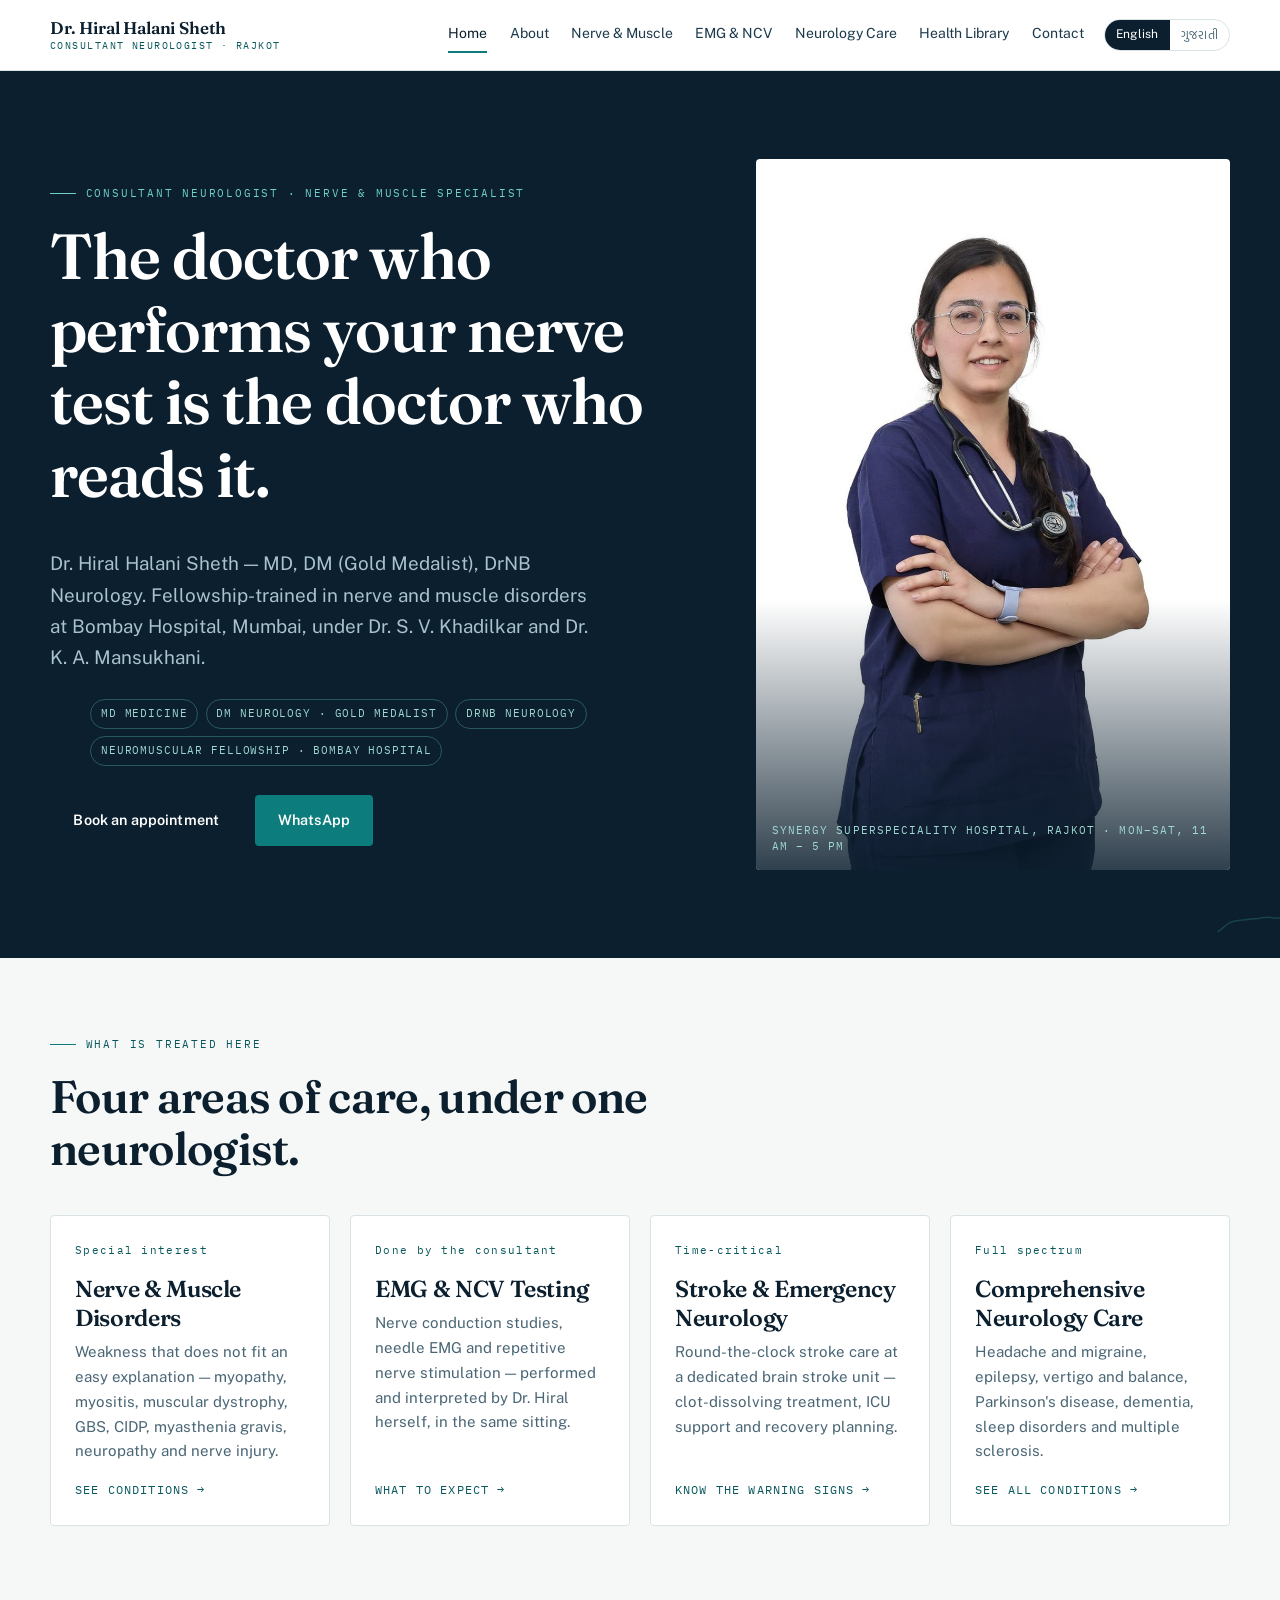
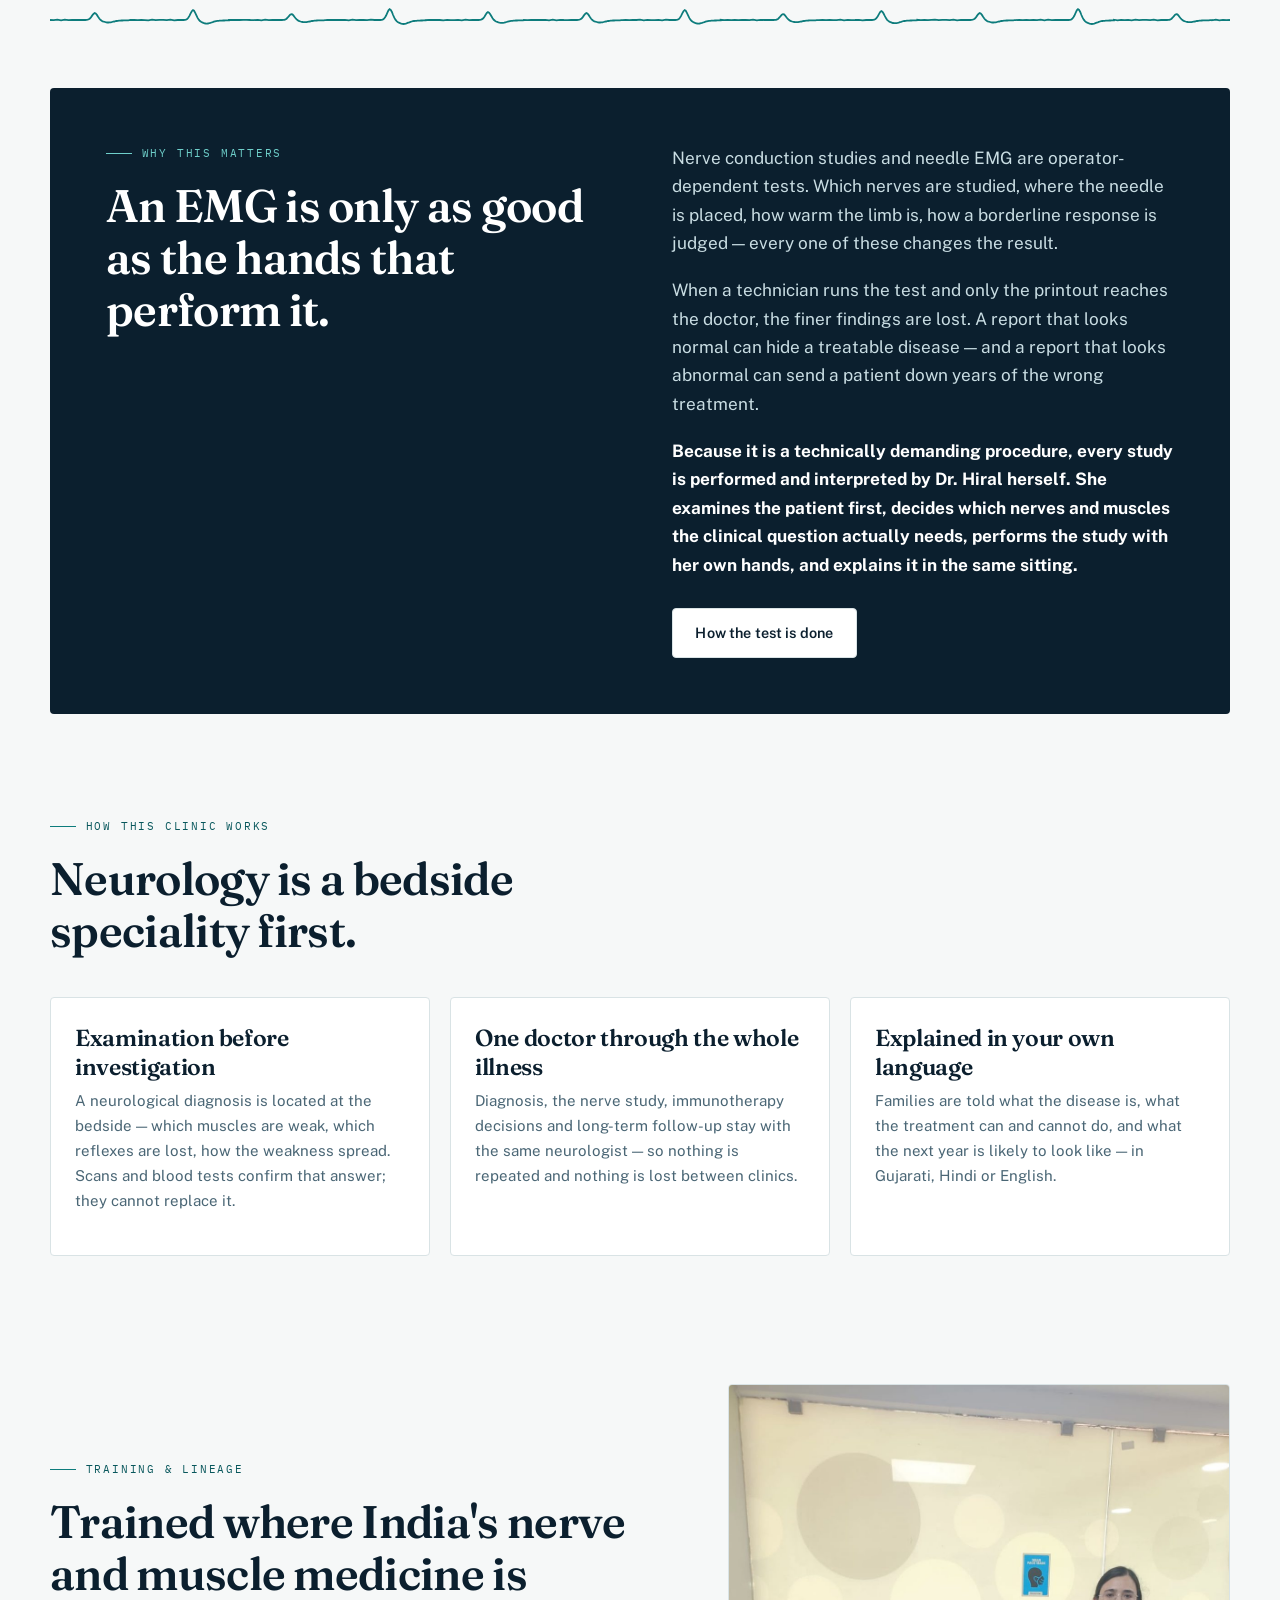
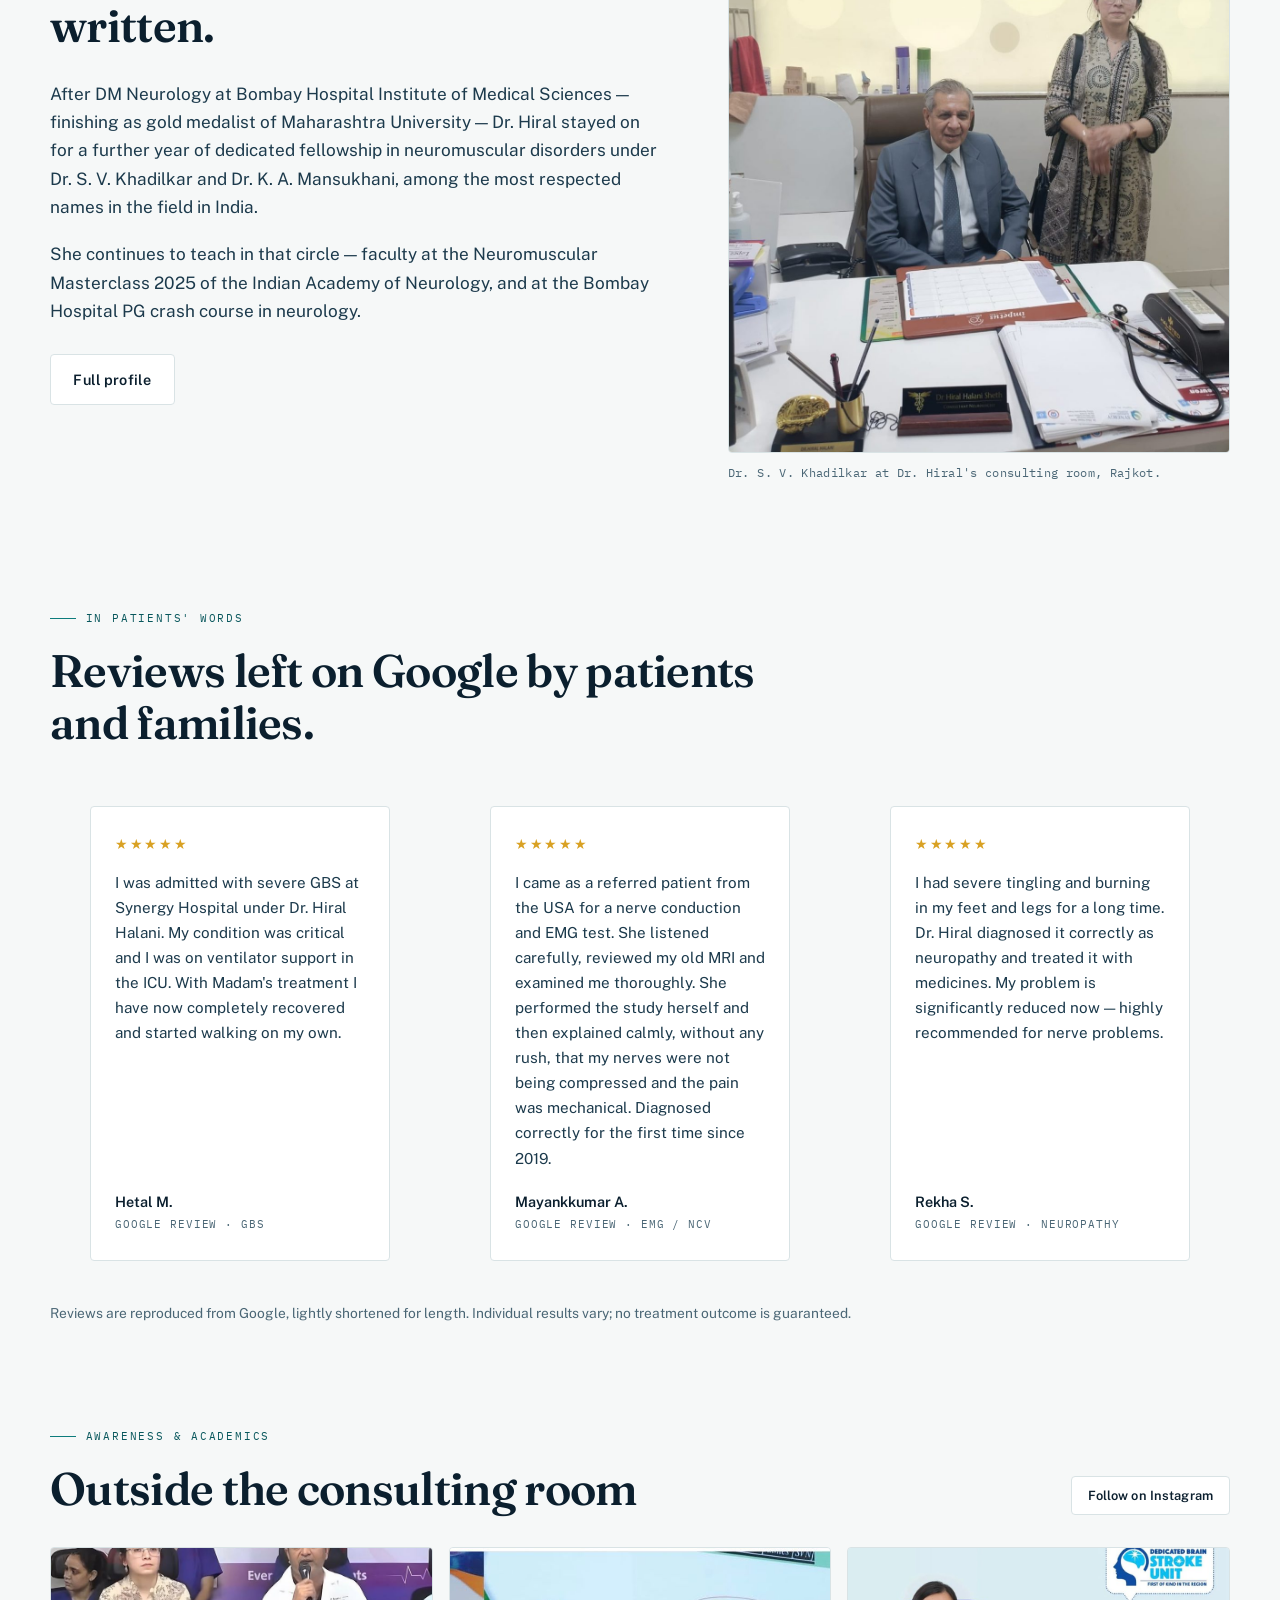
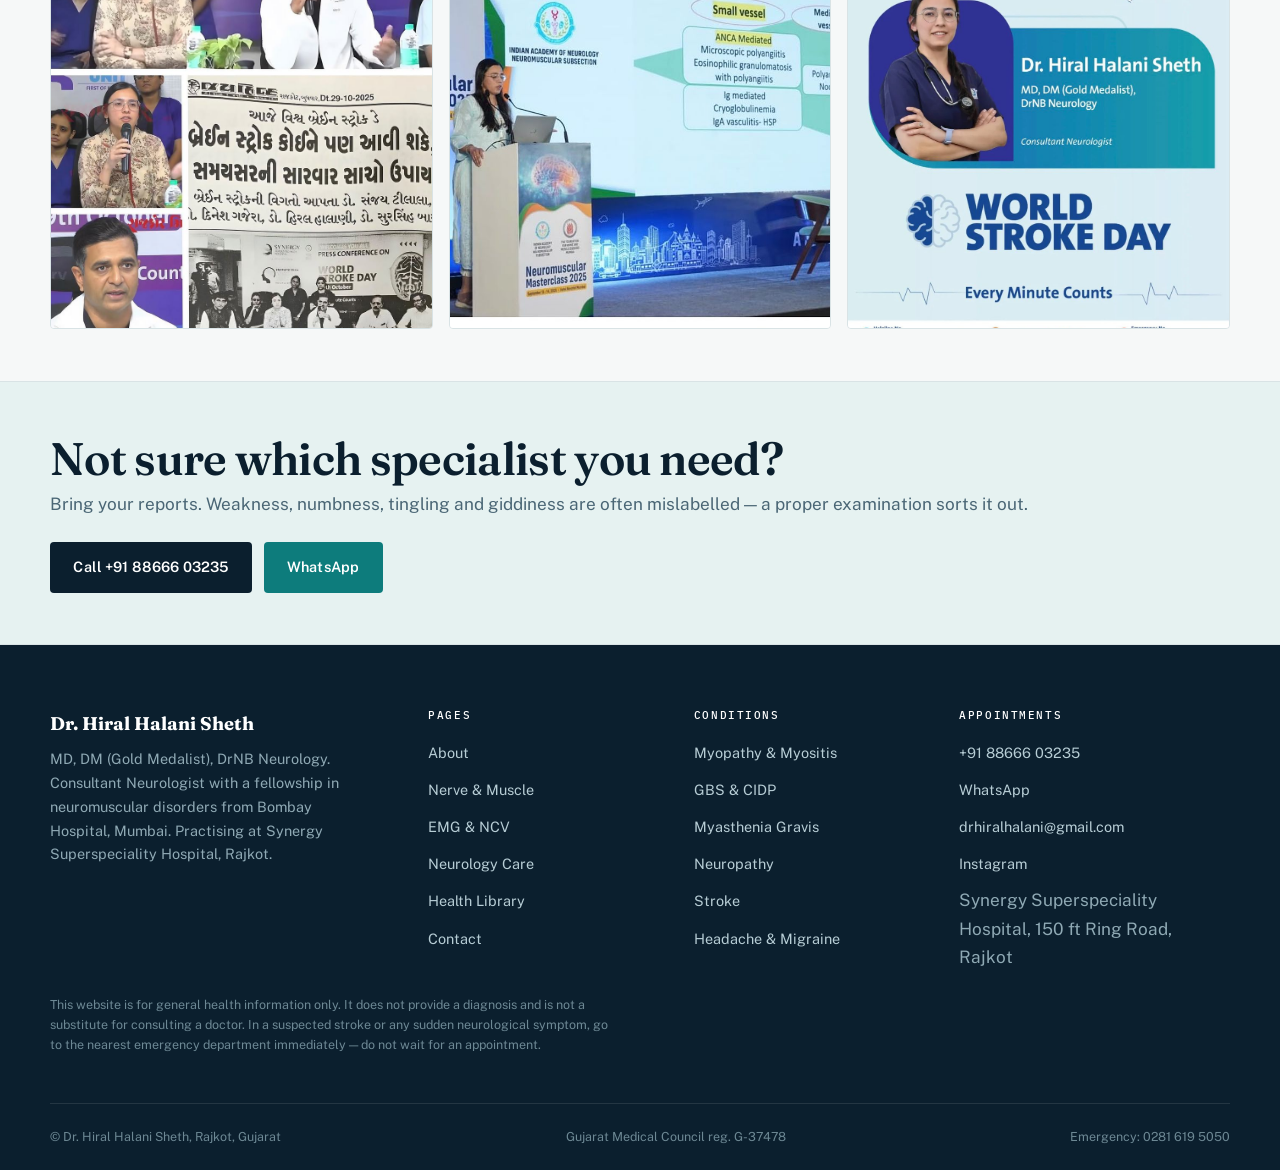
==== index.html @ eb32bdcb "Full site with correct asset paths" ====
<!DOCTYPE html>
<html lang="en">
<head>
<meta charset="utf-8">
<meta name="viewport" content="width=device-width, initial-scale=1">
<title>Dr. Hiral Halani Sheth — Consultant Neurologist, Rajkot | Nerve & Muscle Disorders, EMG & NCV</title>
<meta name="description" content="Dr. Hiral Halani Sheth, MD, DM (Gold Medalist), DrNB Neurology — Consultant Neurologist in Rajkot with fellowship training in neuromuscular disorders from Bombay Hospital, Mumbai. EMG and NCV performed personally. Stroke, epilepsy, headache, Parkinson's and dementia care at Synergy Superspeciality Hospital.">
<link rel="canonical" href="https://drhiralhalani.com/index.html">
<meta property="og:title" content="Dr. Hiral Halani Sheth — Consultant Neurologist, Rajkot | Nerve & Muscle Disorders, EMG & NCV">
<meta property="og:description" content="Dr. Hiral Halani Sheth, MD, DM (Gold Medalist), DrNB Neurology — Consultant Neurologist in Rajkot with fellowship training in neuromuscular disorders from Bombay Hospital, Mumbai. EMG and NCV performed personally. Stroke, epilepsy, headache, Parkinson's and dementia care at Synergy Superspeciality Hospital.">
<meta property="og:type" content="website">
<meta property="og:url" content="https://drhiralhalani.com/index.html">
<meta property="og:image" content="https://drhiralhalani.com/assets/img/dr-hiral-hero.jpg">
<meta name="theme-color" content="#0B1F2E">
<link rel="icon" href="assets/img/favicon.svg" type="image/svg+xml">
<link rel="preconnect" href="https://fonts.googleapis.com">
<link rel="preconnect" href="https://fonts.gstatic.com" crossorigin>
<link href="https://fonts.googleapis.com/css2?family=Fraunces:opsz,wght@9..144,500;9..144,600&family=Public+Sans:wght@400;500;600&family=Hind+Vadodara:wght@400;500;600&family=IBM+Plex+Mono:wght@400;500&display=swap" rel="stylesheet">
<link rel="stylesheet" href="assets/css/style.css">

<script type="application/ld+json">
{
  "@context": "https://schema.org",
  "@type": "Physician",
  "name": "Dr. Hiral Halani Sheth",
  "alternateName": "ડૉ. હિરલ હાલાણી શેઠ",
  "medicalSpecialty": "Neurology",
  "url": "https://drhiralhalani.com/",
  "image": "https://drhiralhalani.com/assets/img/dr-hiral-hero.jpg",
  "telephone": "+91-88666-03235",
  "email": "drhiralhalani@gmail.com",
  "description": "Consultant Neurologist in Rajkot with fellowship training in neuromuscular disorders from Bombay Hospital, Mumbai. EMG and nerve conduction studies performed personally.",
  "address": {
    "@type": "PostalAddress",
    "streetAddress": "Synergy Superspeciality Hospital, 150 ft Ring Road, Opp. Gokul Mathura Apartments, Ayodhya Chowk",
    "addressLocality": "Rajkot",
    "addressRegion": "Gujarat",
    "postalCode": "360005",
    "addressCountry": "IN"
  },
  "openingHoursSpecification": [
    {
      "@type": "OpeningHoursSpecification",
      "dayOfWeek": [
        "Monday",
        "Tuesday",
        "Wednesday",
        "Thursday",
        "Friday",
        "Saturday"
      ],
      "opens": "11:00",
      "closes": "17:00"
    }
  ],
  "sameAs": [
    "https://www.instagram.com/dr.hiralhalanisheth/"
  ],
  "availableService": [
    {
      "@type": "MedicalTest",
      "name": "Nerve conduction study (NCV)"
    },
    {
      "@type": "MedicalTest",
      "name": "Needle electromyography (EMG)"
    },
    {
      "@type": "MedicalTest",
      "name": "Repetitive nerve stimulation"
    },
    {
      "@type": "MedicalTest",
      "name": "Electroencephalography (EEG)"
    }
  ]
}
</script>
</head>
<body>
<a class="skip" href="#main" style="position:absolute;left:-9999px">Skip to content</a>
<header class="site-header">
  <div class="wrap header-in">
    <a class="brand" href="index.html">
      <strong>Dr. Hiral Halani Sheth</strong>
      <span data-en="Consultant Neurologist · Rajkot" data-gu="કન્સલ્ટન્ટ ન્યુરોલોજિસ્ટ · રાજકોટ">Consultant Neurologist · Rajkot</span>
    </a>
    <nav class="nav" id="nav">
        <a href="index.html" aria-current="page" data-en="Home" data-gu="મુખ્ય પૃષ્ઠ">Home</a>
        <a href="about.html" data-en="About" data-gu="પરિચય">About</a>
        <a href="nerve-muscle.html" data-en="Nerve & Muscle" data-gu="ચેતા અને સ્નાયુ">Nerve & Muscle</a>
        <a href="emg-ncv.html" data-en="EMG & NCV" data-gu="EMG – NCV">EMG & NCV</a>
        <a href="neurology-care.html" data-en="Neurology Care" data-gu="ન્યુરોલોજી સારવાર">Neurology Care</a>
        <a href="health-library.html" data-en="Health Library" data-gu="આરોગ્ય માહિતી">Health Library</a>
        <a href="contact.html" data-en="Contact" data-gu="સંપર્ક">Contact</a>
    </nav>
    <div class="lang-switch" role="group" aria-label="Language">
      <button type="button" data-lang="en" aria-pressed="true">English</button>
      <button type="button" data-lang="gu" aria-pressed="false">ગુજરાતી</button>
    </div>
    <button class="nav-toggle" type="button" aria-label="Menu" aria-expanded="false" aria-controls="nav">
      <span></span><span></span><span></span>
    </button>
  </div>
</header>
<main id="main">
<section class="hero">
  <div class="wrap hero-grid">
    <div>
      <p class="eyebrow" data-en="Consultant Neurologist · Nerve &amp; Muscle Specialist" data-gu="કન્સલ્ટન્ટ ન્યુરોલોજિસ્ટ · ચેતા અને સ્નાયુના રોગોના નિષ્ણાત">Consultant Neurologist · Nerve &amp; Muscle Specialist</p>
      <h1 data-en="The doctor who performs your nerve test is the doctor who reads it." data-gu="તમારી ચેતાની તપાસ કરનાર ડૉક્ટર જ તેનું અર્થઘટન કરે છે.">The doctor who performs your nerve test is the doctor who reads it.</h1>
      <p class="hero-lede" data-en="Dr. Hiral Halani Sheth — MD, DM (Gold Medalist), DrNB Neurology. Fellowship-trained in nerve and muscle disorders at Bombay Hospital, Mumbai, under Dr. S. V. Khadilkar and Dr. K. A. Mansukhani." data-gu="ડૉ. હિરલ હાલાણી શેઠ — MD, DM (ગોલ્ડ મેડલિસ્ટ), DrNB ન્યુરોલોજી. મુંબઈની બોમ્બે હોસ્પિટલમાં ડૉ. એસ. વી. ખડિલકર અને ડૉ. કે. એ. મનસુખાણી પાસે ચેતા અને સ્નાયુના રોગોની વિશેષ તાલીમ.">Dr. Hiral Halani Sheth</p>
      <ul class="hero-creds">
        <li data-en="MD Medicine" data-gu="MD મેડિસિન">MD Medicine</li>
        <li data-en="DM Neurology · Gold Medalist" data-gu="DM ન્યુરોલોજી · ગોલ્ડ મેડલિસ્ટ">DM Neurology · Gold Medalist</li>
        <li data-en="DrNB Neurology" data-gu="DrNB ન્યુરોલોજી">DrNB Neurology</li>
        <li data-en="Neuromuscular Fellowship · Bombay Hospital" data-gu="ન્યુરોમસ્ક્યુલર ફેલોશિપ · બોમ્બે હોસ્પિટલ">Neuromuscular Fellowship · Bombay Hospital</li>
      </ul>
      <div class="btn-row">
        <a class="btn btn-primary" href="tel:+918866603235" data-en="Book an appointment" data-gu="એપોઇન્ટમેન્ટ લો">Book an appointment</a>
        <a class="btn btn-wa" href="https://wa.me/918866603235" data-en="WhatsApp" data-gu="વૉટ્સએપ">WhatsApp</a>
      </div>
    </div>
    <figure class="hero-figure">
      <img src="assets/img/dr-hiral-hero.jpg" width="900" height="1350" alt="Dr. Hiral Halani Sheth, Consultant Neurologist, Rajkot" fetchpriority="high">
      <figcaption class="hero-tag" data-en="Synergy Superspeciality Hospital, Rajkot · Mon–Sat, 11 AM – 5 PM" data-gu="સિનર્જી સુપરસ્પેશ્યાલિટી હોસ્પિટલ, રાજકોટ · સોમ–શનિ, બપોરે 11 થી સાંજે 5">Synergy Superspeciality Hospital, Rajkot</figcaption>
    </figure>
  </div>
  <svg class="trace-bg" data-trace="hero" viewBox="0 0 1200 180" preserveAspectRatio="none" aria-hidden="true"><path d=""></path></svg>
</section>
<section>
  <div class="wrap">
    <p class="eyebrow reveal" data-en="What is treated here" data-gu="અહીં શેની સારવાર થાય છે">What is treated here</p>
    <h2 class="reveal" style="max-width:20ch" data-en="Four areas of care, under one neurologist." data-gu="ચાર ક્ષેત્રો, એક જ ન્યુરોલોજિસ્ટ પાસે.">Four areas of care, under one neurologist.</h2>
    <div class="grid g4 reveal" style="margin-top:2.5rem">

      <a class="card" href="nerve-muscle.html">
        <span class="num" data-en="Special interest" data-gu="વિશેષ રસનું ક્ષેત્ર">Special interest</span>
        <h3 data-en="Nerve &amp; Muscle Disorders" data-gu="ચેતા અને સ્નાયુના રોગો">Nerve &amp; Muscle Disorders</h3>
        <p data-en="Weakness that does not fit an easy explanation — myopathy, myositis, muscular dystrophy, GBS, CIDP, myasthenia gravis, neuropathy and nerve injury." data-gu="એવી નબળાઈ જેનું સહેલું કારણ ન મળે — માયોપથી, માયોસાઇટિસ, મસ્ક્યુલર ડિસ્ટ્રોફી, GBS, CIDP, માયસ્થેનિયા ગ્રેવિસ, ન્યુરોપથી અને ચેતાની ઈજા.">Weakness that does not fit an easy explanation.</p>
        <span class="go" data-en="See conditions →" data-gu="રોગો જુઓ →">See conditions →</span>
      </a>

      <a class="card" href="emg-ncv.html">
        <span class="num" data-en="Done by the consultant" data-gu="ડૉક્ટર પોતે કરે છે">Done by the consultant</span>
        <h3 data-en="EMG &amp; NCV Testing" data-gu="EMG અને NCV તપાસ">EMG &amp; NCV Testing</h3>
        <p data-en="Nerve conduction studies, needle EMG and repetitive nerve stimulation — performed and interpreted by Dr. Hiral herself, in the same sitting." data-gu="નર્વ કન્ડક્શન સ્ટડી, નીડલ EMG અને રિપિટિટિવ નર્વ સ્ટિમ્યુલેશન — ડૉ. હિરલ પોતે કરે છે અને એ જ બેઠકમાં તેનું અર્થઘટન કરે છે.">Nerve conduction studies and needle EMG.</p>
        <span class="go" data-en="What to expect →" data-gu="તપાસ કેવી રીતે થાય →">What to expect →</span>
      </a>

      <a class="card" href="neurology-care.html#stroke">
        <span class="num" data-en="Time-critical" data-gu="સમય જ સારવાર છે">Time-critical</span>
        <h3 data-en="Stroke &amp; Emergency Neurology" data-gu="લકવો અને ઇમરજન્સી ન્યુરોલોજી">Stroke &amp; Emergency Neurology</h3>
        <p data-en="Round-the-clock stroke care at a dedicated brain stroke unit — clot-dissolving treatment, ICU support and recovery planning." data-gu="ડેડિકેટેડ બ્રેઇન સ્ટ્રોક યુનિટમાં ચોવીસ કલાક લકવાની સારવાર — લોહીનો ગઠ્ઠો ઓગાળતી સારવાર, ICU અને રિકવરી પ્લાન.">Round-the-clock stroke care.</p>
        <span class="go" data-en="Know the warning signs →" data-gu="ચેતવણીના ચિહ્નો જાણો →">Know the warning signs →</span>
      </a>

      <a class="card" href="neurology-care.html">
        <span class="num" data-en="Full spectrum" data-gu="સંપૂર્ણ સારવાર">Full spectrum</span>
        <h3 data-en="Comprehensive Neurology Care" data-gu="સંપૂર્ણ ન્યુરોલોજી સારવાર">Comprehensive Neurology Care</h3>
        <p data-en="Headache and migraine, epilepsy, vertigo and balance, Parkinson's disease, dementia, sleep disorders and multiple sclerosis." data-gu="માથાનો દુખાવો અને આધાશીશી, વાઈ, ચક્કર, પાર્કિન્સન્સ, ભૂલવાની બીમારી, ઊંઘના રોગો અને મલ્ટિપલ સ્ક્લેરોસિસ.">Headache, epilepsy, vertigo, Parkinson's and dementia.</p>
        <span class="go" data-en="See all conditions →" data-gu="બધા રોગો જુઓ →">See all conditions →</span>
      </a>

    </div>
  </div>
</section>
<div class="wrap"><svg class="trace-rule" data-trace="rule" viewBox="0 0 1200 34" preserveAspectRatio="none" aria-hidden="true"><path class="live" d=""></path></svg></div><section class="sec-tight">
  <div class="wrap">
    <div class="statement reveal">
      <div class="split" style="align-items:start">
        <div>
          <p class="eyebrow" data-en="Why this matters" data-gu="આ શા માટે મહત્વનું છે">Why this matters</p>
          <h2 data-en="An EMG is only as good as the hands that perform it." data-gu="EMG તપાસ એટલી જ સાચી, જેટલા હાથ કુશળ.">An EMG is only as good as the hands that perform it.</h2>
        </div>
        <div>
          <p data-en="Nerve conduction studies and needle EMG are operator-dependent tests. Which nerves are studied, where the needle is placed, how warm the limb is, how a borderline response is judged — every one of these changes the result." data-gu="નર્વ કન્ડક્શન સ્ટડી અને નીડલ EMG એવી તપાસ છે જેનું પરિણામ તપાસ કરનાર પર આધાર રાખે છે. કઈ ચેતાની તપાસ કરવી, સોય ક્યાં મૂકવી, હાથ-પગનું તાપમાન કેટલું છે, અને શંકાસ્પદ પરિણામનું અર્થઘટન કેમ કરવું — આ દરેક બાબત જવાબ બદલી નાખે છે.">Nerve conduction studies and needle EMG are operator-dependent tests.</p>
          <p data-en="When a technician runs the test and only the printout reaches the doctor, the finer findings are lost. A report that looks normal can hide a treatable disease — and a report that looks abnormal can send a patient down years of the wrong treatment." data-gu="જ્યારે તપાસ ટેકનિશિયન કરે અને ડૉક્ટર સુધી ફક્ત પ્રિન્ટઆઉટ પહોંચે, ત્યારે ઝીણી પણ મહત્વની બાબતો છૂટી જાય છે. નોર્મલ દેખાતો રિપોર્ટ મટી શકે તેવા રોગને છુપાવી શકે — અને ખોટો રિપોર્ટ દર્દીને વર્ષો સુધી ખોટી સારવારમાં દોરી શકે.">When a technician runs the test and only the printout reaches the doctor, the finer findings are lost.</p>
          <p><strong data-en="Because it is a technically demanding procedure, every study is performed and interpreted by Dr. Hiral herself. She examines the patient first, decides which nerves and muscles the clinical question actually needs, performs the study with her own hands, and explains it in the same sitting." data-gu="આ તકનીકી રીતે ખૂબ કૌશલ્ય માંગતી તપાસ હોવાથી, દરેક તપાસ ડૉ. હિરલ પોતે કરે છે અને પોતે જ તેનું અર્થઘટન કરે છે. તેઓ પહેલાં દર્દીની તપાસ કરે છે, પછી નક્કી કરે છે કે કઈ ચેતા અને કયા સ્નાયુની તપાસ જરૂરી છે, પોતાના હાથે તપાસ કરે છે અને એ જ બેઠકમાં સમજાવે છે.">Dr. Hiral examines the patient first, performs the study herself, and explains it in the same sitting.</strong></p>
          <div class="btn-row">
            <a class="btn btn-ghost" href="emg-ncv.html" data-en="How the test is done" data-gu="તપાસ કેવી રીતે થાય છે">How the test is done</a>
          </div>
        </div>
      </div>
    </div>
  </div>
</section>
<section class="sec-tight">
  <div class="wrap">
    <p class="eyebrow reveal" data-en="How this clinic works" data-gu="અહીંની કાર્યપદ્ધતિ">How this clinic works</p>
    <h2 class="reveal" style="max-width:22ch" data-en="Neurology is a bedside speciality first." data-gu="ન્યુરોલોજી પહેલાં દર્દી પાસે બેસીને થતી તપાસ છે.">Neurology is a bedside speciality first.</h2>
    <div class="grid g3 reveal" style="margin-top:2.5rem">
      <div class="card">
        <h3 data-en="Examination before investigation" data-gu="તપાસ પહેલાં, રિપોર્ટ પછી">Examination before investigation</h3>
        <p data-en="A neurological diagnosis is located at the bedside — which muscles are weak, which reflexes are lost, how the weakness spread. Scans and blood tests confirm that answer; they cannot replace it." data-gu="ન્યુરોલોજીનું નિદાન દર્દીની શારીરિક તપાસમાંથી મળે છે — કયા સ્નાયુ નબળા છે, કઈ રિફ્લેક્સ ગઈ છે, નબળાઈ કઈ રીતે ફેલાઈ. રિપોર્ટ એ નિદાનને પુષ્ટિ આપે છે, તેની જગ્યા લેતા નથી.">A neurological diagnosis is located at the bedside.</p>
      </div>
      <div class="card">
        <h3 data-en="One doctor through the whole illness" data-gu="આખી બીમારીમાં એક જ ડૉક્ટર">One doctor through the whole illness</h3>
        <p data-en="Diagnosis, the nerve study, immunotherapy decisions and long-term follow-up stay with the same neurologist — so nothing is repeated and nothing is lost between clinics." data-gu="નિદાન, ચેતાની તપાસ, ઇમ્યુનોથેરાપીના નિર્ણય અને લાંબા ગાળાનું ફોલોઅપ — બધું એક જ ન્યુરોલોજિસ્ટ પાસે રહે છે, જેથી કંઈ બે વાર ન થાય અને કંઈ છૂટી ન જાય.">Diagnosis, testing, treatment and follow-up stay with the same neurologist.</p>
      </div>
      <div class="card">
        <h3 data-en="Explained in your own language" data-gu="તમારી ભાષામાં સમજાવેલું">Explained in your own language</h3>
        <p data-en="Families are told what the disease is, what the treatment can and cannot do, and what the next year is likely to look like — in Gujarati, Hindi or English." data-gu="રોગ શું છે, સારવારથી શું થશે અને શું નહીં થાય, અને આવતા વર્ષમાં શું અપેક્ષા રાખવી — આ બધું પરિવારને ગુજરાતી, હિન્દી કે અંગ્રેજીમાં સમજાવવામાં આવે છે.">Families are told what the disease is and what to expect.</p>
      </div>
    </div>
  </div>
</section>
<section>
  <div class="wrap split narrow-img reveal">
    <div>
      <p class="eyebrow" data-en="Training &amp; lineage" data-gu="તાલીમ અને ગુરુપરંપરા">Training &amp; lineage</p>
      <h2 data-en="Trained where India's nerve and muscle medicine is written." data-gu="ભારતમાં ચેતા અને સ્નાયુની દવા જ્યાં ઘડાય છે, ત્યાં તાલીમ.">Trained where India's nerve and muscle medicine is written.</h2>
      <p data-en="After DM Neurology at Bombay Hospital Institute of Medical Sciences — finishing as gold medalist of Maharashtra University — Dr. Hiral stayed on for a further year of dedicated fellowship in neuromuscular disorders under Dr. S. V. Khadilkar and Dr. K. A. Mansukhani, among the most respected names in the field in India." data-gu="બોમ્બે હોસ્પિટલ ઇન્સ્ટિટ્યૂટ ઓફ મેડિકલ સાયન્સિસમાં DM ન્યુરોલોજી પૂર્ણ કરી — મહારાષ્ટ્ર યુનિવર્સિટીના ગોલ્ડ મેડલિસ્ટ તરીકે — ડૉ. હિરલે ત્યાં જ વધુ એક વર્ષ ચેતા અને સ્નાયુના રોગોની ફેલોશિપ કરી, ડૉ. એસ. વી. ખડિલકર અને ડૉ. કે. એ. મનસુખાણી પાસે, જેઓ ભારતમાં આ ક્ષેત્રના સૌથી આદરણીય નામોમાં ગણાય છે.">After DM Neurology at Bombay Hospital, Dr. Hiral completed a further year of fellowship in neuromuscular disorders.</p>
      <p data-en="She continues to teach in that circle — faculty at the Neuromuscular Masterclass 2025 of the Indian Academy of Neurology, and at the Bombay Hospital PG crash course in neurology." data-gu="તેઓ આજે પણ એ જ વર્તુળમાં શીખવે છે — ઇન્ડિયન એકેડમી ઓફ ન્યુરોલોજીના ન્યુરોમસ્ક્યુલર માસ્ટરક્લાસ 2025માં અને બોમ્બે હોસ્પિટલના PG ક્રેશ કોર્સમાં ફેકલ્ટી તરીકે.">She continues to teach in that circle.</p>
      <div class="btn-row">
        <a class="btn btn-ghost" href="about.html" data-en="Full profile" data-gu="સંપૂર્ણ પરિચય">Full profile</a>
      </div>
    </div>
    <figure>
      <img src="assets/img/mentor-chamber.jpg" width="1100" height="1466" alt="Dr. S. V. Khadilkar visiting Dr. Hiral Halani Sheth's consulting room in Rajkot" loading="lazy">
      <figcaption data-en="Dr. S. V. Khadilkar at Dr. Hiral's consulting room, Rajkot." data-gu="ડૉ. એસ. વી. ખડિલકર, ડૉ. હિરલના રાજકોટ ખાતેના ચેમ્બરમાં.">Dr. S. V. Khadilkar at Dr. Hiral's consulting room, Rajkot.</figcaption>
    </figure>
  </div>
</section>
<section class="sec-tight">
  <div class="wrap">
    <p class="eyebrow reveal" data-en="In patients' words" data-gu="દર્દીઓના શબ્દોમાં">In patients' words</p>
    <h2 class="reveal" style="max-width:24ch" data-en="Reviews left on Google by patients and families." data-gu="દર્દીઓ અને પરિવારજનોએ ગૂગલ પર લખેલા અભિપ્રાય.">Reviews left on Google by patients and families.</h2>
    <div class="quotes reveal" style="margin-top:2.5rem">

      <blockquote class="quote">
        <div class="stars" aria-hidden="true">★★★★★</div>
        <p data-en="I was admitted with severe GBS at Synergy Hospital under Dr. Hiral Halani. My condition was critical and I was on ventilator support in the ICU. With Madam's treatment I have now completely recovered and started walking on my own." data-gu="ગંભીર GBS સાથે મને સિનર્જી હોસ્પિટલમાં ડૉ. હિરલ હાલાણી હેઠળ દાખલ કરવામાં આવ્યો. હાલત ખૂબ ગંભીર હતી, ICUમાં વેન્ટિલેટર પર હતો. મેડમની સારવારથી હું સંપૂર્ણ સાજો થયો અને જાતે ચાલવા લાગ્યો.">Review</p>
        <footer>
          <cite>Hetal M.</cite>
          <span class="src" data-en="Google review · GBS" data-gu="ગૂગલ રિવ્યુ · GBS">Google review</span>
        </footer>
      </blockquote>

      <blockquote class="quote">
        <div class="stars" aria-hidden="true">★★★★★</div>
        <p data-en="I came as a referred patient from the USA for a nerve conduction and EMG test. She listened carefully, reviewed my old MRI and examined me thoroughly. She performed the study herself and then explained calmly, without any rush, that my nerves were not being compressed and the pain was mechanical. Diagnosed correctly for the first time since 2019." data-gu="હું અમેરિકાથી રેફર થઈને નર્વ કન્ડક્શન અને EMG તપાસ માટે આવ્યો. તેમણે ધીરજથી બધું સાંભળ્યું, જૂનો MRI જોયો અને પૂરેપૂરી તપાસ કરી. તપાસ પોતે કરી અને પછી શાંતિથી, ઉતાવળ વગર સમજાવ્યું કે મારી ચેતા દબાયેલી નથી અને દુખાવો સ્નાયુ-હાડકાંનો છે. 2019 પછી પહેલી વાર સાચું નિદાન થયું.">Review</p>
        <footer>
          <cite>Mayankkumar A.</cite>
          <span class="src" data-en="Google review · EMG / NCV" data-gu="ગૂગલ રિવ્યુ · EMG / NCV">Google review</span>
        </footer>
      </blockquote>

      <blockquote class="quote">
        <div class="stars" aria-hidden="true">★★★★★</div>
        <p data-en="I had severe tingling and burning in my feet and legs for a long time. Dr. Hiral diagnosed it correctly as neuropathy and treated it with medicines. My problem is significantly reduced now — highly recommended for nerve problems." data-gu="લાંબા સમયથી પગમાં ખૂબ ઝણઝણાટી અને બળતરા થતી હતી. ડૉ. હિરલે તેનું સાચું નિદાન ન્યુરોપથી તરીકે કર્યું અને દવાથી સારવાર કરી. હવે તકલીફ ઘણી ઓછી થઈ ગઈ છે — ચેતાની તકલીફ માટે ખાસ ભલામણ.">Review</p>
        <footer>
          <cite>Rekha S.</cite>
          <span class="src" data-en="Google review · Neuropathy" data-gu="ગૂગલ રિવ્યુ · ન્યુરોપથી">Google review</span>
        </footer>
      </blockquote>

    </div>
    <p class="muted reveal" style="margin-top:1.5rem;font-size:.86rem" data-en="Reviews are reproduced from Google, lightly shortened for length. Individual results vary; no treatment outcome is guaranteed." data-gu="આ અભિપ્રાય ગૂગલ પરથી લેવાયા છે, લંબાઈ માટે થોડા ટૂંકાવ્યા છે. દરેક દર્દીનું પરિણામ અલગ હોઈ શકે; સારવારના પરિણામની ખાતરી આપી શકાય નહીં.">Reviews are reproduced from Google.</p>
  </div>
</section>
<section class="sec-tight">
  <div class="wrap">
    <div style="display:flex;flex-wrap:wrap;gap:1rem;align-items:end;justify-content:space-between;margin-bottom:2rem">
      <div>
        <p class="eyebrow" data-en="Awareness &amp; academics" data-gu="જનજાગૃતિ અને શિક્ષણ">Awareness &amp; academics</p>
        <h2 style="margin-bottom:0" data-en="Outside the consulting room" data-gu="ચેમ્બરની બહાર">Outside the consulting room</h2>
      </div>
      <a class="btn btn-ghost btn-sm" href="https://www.instagram.com/dr.hiralhalanisheth/?hl=en" target="_blank" rel="noopener" data-en="Follow on Instagram" data-gu="ઇન્સ્ટાગ્રામ પર જુઓ">Follow on Instagram</a>
    </div>
    <div class="ig-tiles reveal">
      <a class="ig-tile" href="https://www.instagram.com/dr.hiralhalanisheth/?hl=en" target="_blank" rel="noopener"><img src="assets/img/stroke-unit.jpg" alt="World Stroke Day awareness — Dedicated Brain Stroke Unit, Synergy Superspeciality Hospital, Rajkot" loading="lazy"></a>
      <a class="ig-tile" href="https://www.instagram.com/dr.hiralhalanisheth/?hl=en" target="_blank" rel="noopener"><img src="assets/img/masterclass-faculty.jpg" alt="Dr. Hiral Halani Sheth speaking at the Neuromuscular Masterclass 2025" loading="lazy"></a>
      <a class="ig-tile" href="https://www.instagram.com/dr.hiralhalanisheth/?hl=en" target="_blank" rel="noopener"><img src="assets/img/world-stroke-day.jpg" alt="World Stroke Day press conference coverage, Rajkot" loading="lazy"></a>
    </div>
  </div>
</section>
<section class="cta-band sec-tight">
  <div class="wrap">
    <div>
      <h2 data-en="Not sure which specialist you need?" data-gu="કયા નિષ્ણાત પાસે જવું તે નક્કી નથી થતું?">Not sure which specialist you need?</h2>
      <p class="muted" data-en="Bring your reports. Weakness, numbness, tingling and giddiness are often mislabelled — a proper examination sorts it out." data-gu="તમારા રિપોર્ટ સાથે આવો. નબળાઈ, ખાલી ચડવી, ઝણઝણાટી અને ચક્કર — આ ફરિયાદો ઘણીવાર ખોટા નિદાન સાથે વર્ષો ચાલે છે. યોગ્ય તપાસથી સાચું કારણ મળે છે.">Not sure which specialist you need?</p>
    </div>
    <div class="btn-row" style="margin-top:0">
      <a class="btn btn-primary" href="tel:+918866603235" data-en="Call +91 88666 03235" data-gu="કૉલ કરો +91 88666 03235">Call +91 88666 03235</a>
      <a class="btn btn-wa" href="https://wa.me/918866603235" data-en="WhatsApp" data-gu="વૉટ્સએપ">WhatsApp</a>
    </div>
  </div>
</section>
</main>
<footer class="site-footer">
  <div class="wrap">
    <div class="footer-grid">
      <div class="footer-brand">
        <strong>Dr. Hiral Halani Sheth</strong>
        <p data-en="MD, DM (Gold Medalist), DrNB Neurology. Consultant Neurologist with a fellowship in neuromuscular disorders from Bombay Hospital, Mumbai. Practising at Synergy Superspeciality Hospital, Rajkot." data-gu="MD, DM (ગોલ્ડ મેડલિસ્ટ), DrNB ન્યુરોલોજી. મુંબઈની બોમ્બે હોસ્પિટલમાંથી ચેતા અને સ્નાયુના રોગોની ફેલોશિપ. સિનર્જી સુપરસ્પેશ્યાલિટી હોસ્પિટલ, રાજકોટ ખાતે સેવારત.">MD, DM (Gold Medalist), DrNB Neurology.</p>
      </div>
      <div>
        <h4 data-en="Pages" data-gu="પાનાં">Pages</h4>
        <ul><li><a href="about.html" data-en="About" data-gu="પરિચય">About</a></li><li><a href="nerve-muscle.html" data-en="Nerve & Muscle" data-gu="ચેતા અને સ્નાયુ">Nerve & Muscle</a></li><li><a href="emg-ncv.html" data-en="EMG & NCV" data-gu="EMG – NCV">EMG & NCV</a></li><li><a href="neurology-care.html" data-en="Neurology Care" data-gu="ન્યુરોલોજી સારવાર">Neurology Care</a></li><li><a href="health-library.html" data-en="Health Library" data-gu="આરોગ્ય માહિતી">Health Library</a></li><li><a href="contact.html" data-en="Contact" data-gu="સંપર્ક">Contact</a></li></ul>
      </div>
      <div>
        <h4 data-en="Conditions" data-gu="રોગો">Conditions</h4>
        <ul>
          <li><a href="nerve-muscle.html#myopathy" data-en="Myopathy &amp; Myositis" data-gu="માયોપથી અને માયોસાઇટિસ">Myopathy &amp; Myositis</a></li>
          <li><a href="nerve-muscle.html#gbs" data-en="GBS &amp; CIDP" data-gu="GBS અને CIDP">GBS &amp; CIDP</a></li>
          <li><a href="nerve-muscle.html#mg" data-en="Myasthenia Gravis" data-gu="માયસ્થેનિયા ગ્રેવિસ">Myasthenia Gravis</a></li>
          <li><a href="nerve-muscle.html#neuropathy" data-en="Neuropathy" data-gu="ન્યુરોપથી">Neuropathy</a></li>
          <li><a href="neurology-care.html#stroke" data-en="Stroke" data-gu="લકવો">Stroke</a></li>
          <li><a href="neurology-care.html#headache" data-en="Headache &amp; Migraine" data-gu="માથાનો દુખાવો">Headache &amp; Migraine</a></li>
        </ul>
      </div>
      <div>
        <h4 data-en="Appointments" data-gu="એપોઇન્ટમેન્ટ">Appointments</h4>
        <ul>
          <li><a href="tel:+918866603235">+91 88666 03235</a></li>
          <li><a href="https://wa.me/918866603235" data-en="WhatsApp" data-gu="વૉટ્સએપ">WhatsApp</a></li>
          <li><a href="mailto:drhiralhalani@gmail.com">drhiralhalani@gmail.com</a></li>
          <li><a href="https://www.instagram.com/dr.hiralhalanisheth/?hl=en" target="_blank" rel="noopener">Instagram</a></li>
          <li data-en="Synergy Superspeciality Hospital, 150 ft Ring Road, Rajkot" data-gu="સિનર્જી સુપરસ્પેશ્યાલિટી હોસ્પિટલ, 150 ફૂટ રીંગ રોડ, રાજકોટ">Synergy Superspeciality Hospital, 150 ft Ring Road, Rajkot</li>
        </ul>
      </div>
    </div>
    <p class="disclaimer" data-en="This website is for general health information only. It does not provide a diagnosis and is not a substitute for consulting a doctor. In a suspected stroke or any sudden neurological symptom, go to the nearest emergency department immediately — do not wait for an appointment." data-gu="આ વેબસાઇટ પરની માહિતી ફક્ત સામાન્ય જાણકારી માટે છે. તે નિદાન નથી અને ડૉક્ટરની સલાહનો વિકલ્પ નથી. લકવાની શંકા હોય કે અચાનક કોઈ ન્યુરોલોજિકલ તકલીફ થાય, તો એપોઇન્ટમેન્ટની રાહ જોયા વગર તાત્કાલિક નજીકના ઇમરજન્સી વિભાગમાં પહોંચો.">Disclaimer</p>
    <div class="footer-bottom">
      <span data-en="© Dr. Hiral Halani Sheth, Rajkot, Gujarat" data-gu="© ડૉ. હિરલ હાલાણી શેઠ, રાજકોટ, ગુજરાત">© Dr. Hiral Halani Sheth, Rajkot, Gujarat</span>
      <span data-en="Gujarat Medical Council reg. G-37478" data-gu="ગુજરાત મેડિકલ કાઉન્સિલ નોંધણી G-37478">Gujarat Medical Council reg. G-37478</span>
      <span data-en="Emergency: 0281 619 5050" data-gu="ઇમરજન્સી: 0281 619 5050">Emergency: 0281 619 5050</span>
    </div>
  </div>
</footer>
<script src="assets/js/site.js"></script>
</body>
</html>
---- assets/css/style.css ----
/* ============================================================
   Dr. Hiral Halani Sheth — Consultant Neurologist, Rajkot
   Design system
   ------------------------------------------------------------
   Palette : clinical navy + nerve-trace teal + one alert red
   Type    : Fraunces (display) / Public Sans (body)
             Hind Vadodara (Gujarati) / IBM Plex Mono (labels)
   Motif   : the nerve-conduction trace — used as the hero
             signature, section rules and list markers
   ============================================================ */

:root{
  --ink:#0B1F2E;
  --ink-2:#1C3A4C;
  --ink-soft:#4A6675;
  --teal:#0D7C7C;
  --teal-deep:#08575C;
  --teal-wash:#E6F2F1;
  --alert:#B8402E;
  --alert-wash:#FBEDEA;
  --paper:#F6F8F8;
  --card:#FFFFFF;
  --line:#D9E3E5;
  --line-soft:#EAF0F1;

  --display:"Fraunces",Georgia,serif;
  --body:"Public Sans",-apple-system,BlinkMacSystemFont,"Segoe UI",sans-serif;
  --guj:"Hind Vadodara","Noto Sans Gujarati",sans-serif;
  --mono:"IBM Plex Mono",ui-monospace,SFMono-Regular,Menlo,monospace;

  --wrap:1180px;
  --gap:clamp(2.5rem,6vw,5.5rem);
  --radius:4px;
}

*,*::before,*::after{box-sizing:border-box}

html{scroll-behavior:smooth;-webkit-text-size-adjust:100%}

body{
  margin:0;
  font-family:var(--body);
  font-size:clamp(1rem,.97rem + .18vw,1.075rem);
  line-height:1.65;
  color:var(--ink-2);
  background:var(--paper);
  overflow-x:hidden;
}

body.lang-gu{font-family:var(--guj);line-height:1.8}
body.lang-gu h1,body.lang-gu h2,body.lang-gu h3,body.lang-gu .display{
  font-family:var(--guj);font-weight:600;letter-spacing:0;
}
body.lang-gu .eyebrow{letter-spacing:.04em;font-family:var(--guj)}

img{max-width:100%;display:block;height:auto}
a{color:var(--teal-deep);text-decoration-thickness:1px;text-underline-offset:3px}

h1,h2,h3,h4{
  font-family:var(--display);
  color:var(--ink);
  font-weight:600;
  line-height:1.14;
  letter-spacing:-.015em;
  margin:0 0 .6em;
  font-variation-settings:"SOFT" 0,"WONK" 0;
}
h1{font-size:clamp(2.15rem,1.5rem + 3.1vw,4rem)}
h2{font-size:clamp(1.7rem,1.25rem + 2vw,2.85rem)}
h3{font-size:clamp(1.15rem,1.05rem + .5vw,1.45rem);line-height:1.25}
p{margin:0 0 1.1em}
p:last-child{margin-bottom:0}

.wrap{width:min(100% - 2.5rem,var(--wrap));margin-inline:auto}
.narrow{width:min(100%,760px)}

section{padding-block:var(--gap)}
.sec-tight{padding-block:clamp(2rem,4vw,3.25rem)}

/* ---------- utility text ---------- */
.eyebrow{
  font-family:var(--mono);
  font-size:.7rem;
  letter-spacing:.16em;
  text-transform:uppercase;
  color:var(--teal-deep);
  margin:0 0 1.1rem;
  display:flex;align-items:center;gap:.6rem;
}
.eyebrow::before{
  content:"";width:26px;height:1px;background:var(--teal);flex:none;
}
.lede{font-size:clamp(1.06rem,1rem + .4vw,1.25rem);color:var(--ink-soft)}
.muted{color:var(--ink-soft)}
.mono{font-family:var(--mono);font-size:.8rem;letter-spacing:.04em}

/* ---------- header ---------- */
.site-header{
  position:sticky;top:0;z-index:60;
  background:rgba(255,255,255,.94);
  backdrop-filter:blur(10px);
  border-bottom:1px solid var(--line);
}
.header-in{
  display:flex;align-items:center;gap:1.25rem;
  min-height:70px;
}
.brand{display:flex;flex-direction:column;text-decoration:none;line-height:1.1;margin-right:auto}
.brand strong{
  font-family:var(--display);font-size:1.06rem;color:var(--ink);
  font-weight:600;letter-spacing:-.01em;
}
.brand span{
  font-family:var(--mono);font-size:.6rem;letter-spacing:.15em;
  text-transform:uppercase;color:var(--teal-deep);margin-top:.22rem;
}
.nav{display:flex;align-items:center;gap:1.4rem}
.nav a{
  font-size:.875rem;color:var(--ink-2);text-decoration:none;
  padding-block:.35rem;border-bottom:2px solid transparent;white-space:nowrap;
}
.nav a:hover{color:var(--teal-deep)}
.nav a[aria-current="page"]{border-bottom-color:var(--teal);color:var(--ink)}

.lang-switch{display:flex;border:1px solid var(--line);border-radius:100px;overflow:hidden}
.lang-switch button{
  font:inherit;font-size:.75rem;letter-spacing:.02em;
  border:0;background:none;padding:.3rem .7rem;cursor:pointer;color:var(--ink-soft);
}
.lang-switch button[aria-pressed="true"]{background:var(--ink);color:#fff}
.lang-switch button:last-child{font-family:var(--guj)}

.nav-toggle{
  display:none;border:1px solid var(--line);background:#fff;border-radius:var(--radius);
  padding:.45rem .6rem;cursor:pointer;
}
.nav-toggle span{display:block;width:18px;height:1.5px;background:var(--ink);margin:3.5px 0}

/* ---------- buttons ---------- */
.btn{
  display:inline-flex;align-items:center;justify-content:center;gap:.5rem;
  font-family:var(--body);font-size:.9rem;font-weight:600;letter-spacing:.01em;
  padding:.78rem 1.4rem;border-radius:var(--radius);border:1.5px solid transparent;
  text-decoration:none;cursor:pointer;transition:background .18s,color .18s,border-color .18s;
}
body.lang-gu .btn{font-family:var(--guj)}
.btn-primary{background:var(--ink);color:#fff}
.btn-primary:hover{background:var(--teal-deep)}
.btn-ghost{border-color:var(--line);color:var(--ink);background:#fff}
.btn-ghost:hover{border-color:var(--teal);color:var(--teal-deep)}
.btn-wa{background:var(--teal);color:#fff}
.btn-wa:hover{background:var(--teal-deep)}
.btn-sm{padding:.5rem 1rem;font-size:.8rem}
.btn-row{display:flex;flex-wrap:wrap;gap:.75rem;margin-top:1.8rem}

/* ---------- hero ---------- */
.hero{
  background:var(--ink);
  color:#DCE7EB;
  position:relative;overflow:hidden;
  padding-block:clamp(3rem,7vw,5.5rem);
}
.hero h1{color:#fff}
.hero .eyebrow{color:#6FD0CB}
.hero .eyebrow::before{background:#6FD0CB}
.hero-grid{
  display:grid;grid-template-columns:1.15fr .85fr;gap:clamp(2rem,5vw,4rem);align-items:center;
  position:relative;z-index:2;
}
.hero-lede{font-size:clamp(1.02rem,.98rem + .35vw,1.18rem);color:#A9C2CC;max-width:46ch}
.hero-figure{position:relative}
.hero-figure img{
  width:100%;border-radius:var(--radius);
  filter:saturate(.96);
}
.hero-figure::after{
  content:"";position:absolute;inset:auto 0 0 0;height:38%;
  background:linear-gradient(to top,rgba(11,31,46,.85),transparent);
  border-radius:0 0 var(--radius) var(--radius);
}
.hero-tag{
  position:absolute;left:1rem;right:1rem;bottom:1rem;z-index:2;
  font-family:var(--mono);font-size:.68rem;letter-spacing:.1em;text-transform:uppercase;
  color:#9FD8D2;
}
body.lang-gu .hero-tag{font-family:var(--guj);text-transform:none;letter-spacing:0;font-size:.8rem}

/* the signature: nerve-conduction trace behind the hero */
.trace-bg{
  position:absolute;inset:auto 0 -10px 0;height:180px;width:100%;
  opacity:.28;pointer-events:none;z-index:1;
}
.trace-bg path{fill:none;stroke:#3FA5A0;stroke-width:1.4;vector-effect:non-scaling-stroke}

.hero-creds{
  display:flex;flex-wrap:wrap;gap:.45rem;margin-top:1.6rem;
}
.hero-creds li{
  list-style:none;font-family:var(--mono);font-size:.68rem;letter-spacing:.08em;
  text-transform:uppercase;color:#9FD8D2;border:1px solid rgba(111,208,203,.32);
  padding:.32rem .62rem;border-radius:100px;
}
body.lang-gu .hero-creds li{font-family:var(--guj);text-transform:none;letter-spacing:0;font-size:.82rem}

/* ---------- trace divider ---------- */
.trace-rule{display:block;width:100%;height:34px;overflow:visible}
.trace-rule path{fill:none;stroke:var(--line);stroke-width:1.5}
.trace-rule .live{stroke:var(--teal);stroke-width:1.8}

/* ---------- cards ---------- */
.grid{display:grid;gap:1.25rem}
.g2{grid-template-columns:repeat(2,1fr)}
.g3{grid-template-columns:repeat(3,1fr)}
.g4{grid-template-columns:repeat(4,1fr)}

.card{
  background:var(--card);border:1px solid var(--line);border-radius:var(--radius);
  padding:1.6rem 1.5rem;display:flex;flex-direction:column;
  transition:border-color .2s,transform .2s;
}
a.card{text-decoration:none;color:inherit}
a.card:hover{border-color:var(--teal);transform:translateY(-2px)}
.card .num{
  font-family:var(--mono);font-size:.68rem;letter-spacing:.12em;color:var(--teal-deep);
  margin-bottom:.9rem;
}
.card h3{margin-bottom:.5rem}
.card p{font-size:.94rem;color:var(--ink-soft);margin-bottom:1rem}
.card .go{
  margin-top:auto;font-family:var(--mono);font-size:.72rem;letter-spacing:.1em;
  text-transform:uppercase;color:var(--teal-deep);
}
body.lang-gu .card .go,body.lang-gu .card .num{font-family:var(--guj);text-transform:none;letter-spacing:0;font-size:.85rem}

/* ---------- feature / split ---------- */
.split{display:grid;grid-template-columns:1fr 1fr;gap:clamp(2rem,5vw,4rem);align-items:center}
.split.narrow-img{grid-template-columns:1.1fr .9fr}
.split img{border-radius:var(--radius);border:1px solid var(--line)}
figure{margin:0}
figcaption{
  font-family:var(--mono);font-size:.72rem;letter-spacing:.03em;color:var(--ink-soft);
  margin-top:.7rem;line-height:1.5;
}
body.lang-gu figcaption{font-family:var(--guj);font-size:.85rem}

/* ---------- the EMG statement block ---------- */
.statement{background:var(--ink);color:#C9DDE3;border-radius:var(--radius);padding:clamp(2rem,5vw,3.5rem)}
.statement h2{color:#fff}
.statement .eyebrow{color:#6FD0CB}
.statement .eyebrow::before{background:#6FD0CB}
.statement strong{color:#fff}

/* ---------- condition list ---------- */
.cond-block{border-top:1px solid var(--line);padding-top:2rem;margin-top:2rem}
.cond-block:first-of-type{border-top:0;margin-top:0;padding-top:0}
.cond-list{list-style:none;padding:0;margin:1.2rem 0 0;display:grid;gap:.9rem}
.cond-list li{
  padding-left:1.6rem;position:relative;font-size:.95rem;color:var(--ink-soft);
}
.cond-list li::before{
  content:"";position:absolute;left:0;top:.62em;width:9px;height:9px;
  border-left:1.5px solid var(--teal);border-bottom:1.5px solid var(--teal);
  transform:skewX(-20deg);
}
.cond-list b{color:var(--ink);font-weight:600}

.detail{border:1px solid var(--line);border-radius:var(--radius);background:#fff;margin-bottom:.75rem}
.detail summary{
  cursor:pointer;padding:1.05rem 1.3rem;font-family:var(--display);font-weight:600;
  color:var(--ink);font-size:1.02rem;list-style:none;display:flex;align-items:center;gap:.8rem;
}
body.lang-gu .detail summary{font-family:var(--guj)}
.detail summary::-webkit-details-marker{display:none}
.detail summary::after{
  content:"+";margin-left:auto;color:var(--teal);font-family:var(--mono);font-size:1.1rem;
}
.detail[open] summary::after{content:"–"}
.detail .detail-body{padding:0 1.3rem 1.3rem;font-size:.94rem;color:var(--ink-soft)}
.detail .detail-body p:first-child{margin-top:0}
.tagline{font-family:var(--mono);font-size:.66rem;letter-spacing:.1em;text-transform:uppercase;color:var(--teal-deep);flex:none}
body.lang-gu .tagline{font-family:var(--guj);text-transform:none;letter-spacing:0;font-size:.8rem}

/* ---------- alert strip (stroke) ---------- */
.alert-strip{
  background:var(--alert-wash);border-left:3px solid var(--alert);
  padding:1.4rem 1.6rem;border-radius:0 var(--radius) var(--radius) 0;
}
.alert-strip h3{color:var(--alert);margin-bottom:.4rem}
.alert-strip p{font-size:.94rem;margin-bottom:.6rem}

/* ---------- timeline ---------- */
.timeline{list-style:none;padding:0;margin:0;border-left:1px solid var(--line)}
.timeline li{padding:0 0 2rem 1.8rem;position:relative}
.timeline li::before{
  content:"";position:absolute;left:-4.5px;top:.55em;width:8px;height:8px;
  background:var(--teal);border-radius:50%;
}
.timeline .yr{
  font-family:var(--mono);font-size:.7rem;letter-spacing:.1em;color:var(--teal-deep);
  display:block;margin-bottom:.3rem;
}
body.lang-gu .timeline .yr{font-family:var(--guj);letter-spacing:0;font-size:.85rem}
.timeline h3{font-size:1.1rem;margin-bottom:.3rem}
.timeline p{font-size:.93rem;color:var(--ink-soft)}

/* ---------- testimonials ---------- */
.quotes{display:grid;grid-template-columns:repeat(3,1fr);gap:1.25rem}
.quote{
  background:#fff;border:1px solid var(--line);border-radius:var(--radius);
  padding:1.6rem 1.5rem;display:flex;flex-direction:column;
}
.quote p{font-size:.95rem;color:var(--ink-2);margin-bottom:1.2rem}
.quote footer{margin-top:auto;display:flex;flex-direction:column;gap:.15rem}
.quote cite{font-style:normal;font-weight:600;color:var(--ink);font-size:.9rem}
.quote .src{font-family:var(--mono);font-size:.68rem;letter-spacing:.08em;color:var(--ink-soft);text-transform:uppercase}
body.lang-gu .quote .src{font-family:var(--guj);text-transform:none;letter-spacing:0;font-size:.8rem}
.stars{color:#D9A123;letter-spacing:.12em;font-size:.85rem;margin-bottom:.9rem}

/* ---------- gallery ---------- */
.gallery{display:grid;grid-template-columns:repeat(3,1fr);gap:1.25rem}
.gallery figure img{border:1px solid var(--line);border-radius:var(--radius);width:100%}

/* ---------- instagram tiles ---------- */
.ig-tiles{display:grid;grid-template-columns:repeat(3,1fr);gap:1rem}
.ig-tile{position:relative;overflow:hidden;border-radius:var(--radius);border:1px solid var(--line);display:block}
.ig-tile img{aspect-ratio:1/1;object-fit:cover;width:100%;transition:transform .35s}
.ig-tile:hover img{transform:scale(1.04)}

/* ---------- contact ---------- */
.info-list{list-style:none;padding:0;margin:0;display:grid;gap:1.4rem}
.info-list dt,.info-list .lbl{
  font-family:var(--mono);font-size:.68rem;letter-spacing:.13em;text-transform:uppercase;
  color:var(--teal-deep);margin-bottom:.3rem;
}
body.lang-gu .info-list .lbl{font-family:var(--guj);text-transform:none;letter-spacing:0;font-size:.85rem}
.info-list a{color:var(--ink);text-decoration:none;border-bottom:1px solid var(--line)}
.info-list a:hover{border-color:var(--teal)}
.map-embed{width:100%;aspect-ratio:16/10;border:1px solid var(--line);border-radius:var(--radius)}

/* ---------- health library ---------- */
.lib-controls{display:flex;flex-wrap:wrap;gap:.6rem;margin-bottom:2rem;align-items:center}
.chip{
  font-family:var(--mono);font-size:.72rem;letter-spacing:.06em;text-transform:uppercase;
  border:1px solid var(--line);background:#fff;border-radius:100px;padding:.42rem .9rem;
  cursor:pointer;color:var(--ink-soft);
}
body.lang-gu .chip{font-family:var(--guj);text-transform:none;letter-spacing:0;font-size:.85rem}
.chip[aria-pressed="true"]{background:var(--ink);color:#fff;border-color:var(--ink)}
.lib-search{
  font:inherit;font-size:.9rem;padding:.5rem .9rem;border:1px solid var(--line);
  border-radius:100px;min-width:220px;flex:1;max-width:320px;background:#fff;color:var(--ink);
}
.lib-empty{padding:2.5rem;text-align:center;color:var(--ink-soft);border:1px dashed var(--line);border-radius:var(--radius)}

/* ---------- CTA band ---------- */
.cta-band{background:var(--teal-wash);border-top:1px solid var(--line);border-bottom:1px solid var(--line)}
.cta-band .wrap{display:flex;flex-wrap:wrap;align-items:center;gap:1.5rem;justify-content:space-between}
.cta-band h2{margin-bottom:.3rem}

/* ---------- footer ---------- */
.site-footer{background:var(--ink);color:#8FA9B4;padding-block:clamp(2.5rem,5vw,4rem) 0}
.site-footer h4{
  color:#fff;font-family:var(--mono);font-size:.7rem;letter-spacing:.14em;
  text-transform:uppercase;font-weight:500;margin-bottom:1rem;
}
body.lang-gu .site-footer h4{font-family:var(--guj);text-transform:none;letter-spacing:0;font-size:.9rem}
.site-footer a{color:#B7CDD5;text-decoration:none;font-size:.9rem}
.site-footer a:hover{color:#fff}
.footer-grid{display:grid;grid-template-columns:1.5fr 1fr 1fr 1.2fr;gap:2.5rem}
.footer-grid ul{list-style:none;padding:0;margin:0;display:grid;gap:.55rem}
.footer-brand strong{
  font-family:var(--display);color:#fff;font-size:1.15rem;display:block;margin-bottom:.5rem;
}
body.lang-gu .footer-brand strong{font-family:var(--guj)}
.footer-brand p{font-size:.9rem;max-width:34ch}
.footer-bottom{
  margin-top:3rem;border-top:1px solid rgba(255,255,255,.1);padding-block:1.4rem;
  display:flex;flex-wrap:wrap;gap:1rem;justify-content:space-between;
  font-size:.78rem;color:#6D8894;
}
.disclaimer{
  font-size:.78rem;color:#6D8894;max-width:70ch;margin-top:1.5rem;line-height:1.6;
}

/* ---------- reveal ---------- */
.reveal{opacity:0;transform:translateY(14px);transition:opacity .6s ease,transform .6s ease}
.reveal.in{opacity:1;transform:none}

/* ---------- focus ---------- */
:focus-visible{outline:2px solid var(--teal);outline-offset:3px;border-radius:2px}

/* ---------- responsive ---------- */
@media(max-width:960px){
  .g4{grid-template-columns:repeat(2,1fr)}
  .g3,.quotes,.gallery{grid-template-columns:repeat(2,1fr)}
  .footer-grid{grid-template-columns:1fr 1fr}
  .hero-grid,.split,.split.narrow-img{grid-template-columns:1fr}
  .hero-figure{max-width:400px}
}
@media(max-width:760px){
  .nav{
    position:fixed;inset:70px 0 auto 0;background:#fff;flex-direction:column;
    align-items:stretch;gap:0;padding:.5rem 1.25rem 1.25rem;border-bottom:1px solid var(--line);
    display:none;
  }
  .nav.open{display:flex}
  .nav a{padding:.75rem 0;border-bottom:1px solid var(--line-soft)}
  .nav a[aria-current="page"]{border-bottom-color:var(--line-soft)}
  .nav-toggle{display:block;order:3}
  .lang-switch{order:2}
  .g2,.g3,.g4,.quotes,.gallery,.ig-tiles{grid-template-columns:1fr}
  .footer-grid{grid-template-columns:1fr}
  .cta-band .wrap{flex-direction:column;align-items:flex-start}
}

@media(prefers-reduced-motion:reduce){
  *,*::before,*::after{animation-duration:.001ms!important;transition-duration:.001ms!important}
  html{scroll-behavior:auto}
  .reveal{opacity:1;transform:none}
}

@media print{
  .site-header,.nav,.cta-band,.btn-row{display:none}
  body{background:#fff}
}

/* ---------- health library article cards ---------- */
.lib-grid{display:grid;grid-template-columns:repeat(2,1fr);gap:1.25rem;align-items:start}
@media(max-width:860px){.lib-grid{grid-template-columns:1fr}}

.lib-card{
  background:#fff;border:1px solid var(--line);border-radius:var(--radius);
  transition:border-color .2s;
}
.lib-card:hover{border-color:var(--teal)}
.lib-card summary{
  cursor:pointer;list-style:none;padding:1.5rem 1.5rem 1.4rem;display:block;
}
.lib-card summary::-webkit-details-marker{display:none}
.lib-cat{
  display:block;font-family:var(--mono);font-size:.66rem;letter-spacing:.13em;
  text-transform:uppercase;color:var(--teal-deep);margin-bottom:.7rem;
}
body.lang-gu .lib-cat{font-family:var(--guj);text-transform:none;letter-spacing:0;font-size:.82rem}
.lib-title{
  display:block;font-family:var(--display);font-weight:600;color:var(--ink);
  font-size:1.16rem;line-height:1.24;letter-spacing:-.01em;margin-bottom:.5rem;
}
body.lang-gu .lib-title{font-family:var(--guj);letter-spacing:0}
.lib-sum{display:block;font-size:.93rem;color:var(--ink-soft);margin-bottom:1rem}
.lib-more{
  font-family:var(--mono);font-size:.72rem;letter-spacing:.1em;text-transform:uppercase;
  color:var(--teal-deep);
}
.lib-more::after{content:" →"}
body.lang-gu .lib-more{font-family:var(--guj);text-transform:none;letter-spacing:0;font-size:.86rem}
.lib-card[open] .lib-more::after{content:" ↑"}
.lib-body{padding:0 1.5rem 1.6rem;font-size:.94rem;color:var(--ink-soft);border-top:1px solid var(--line-soft);margin-top:-.4rem;padding-top:1.2rem}
.lib-body p:first-child{margin-top:0}
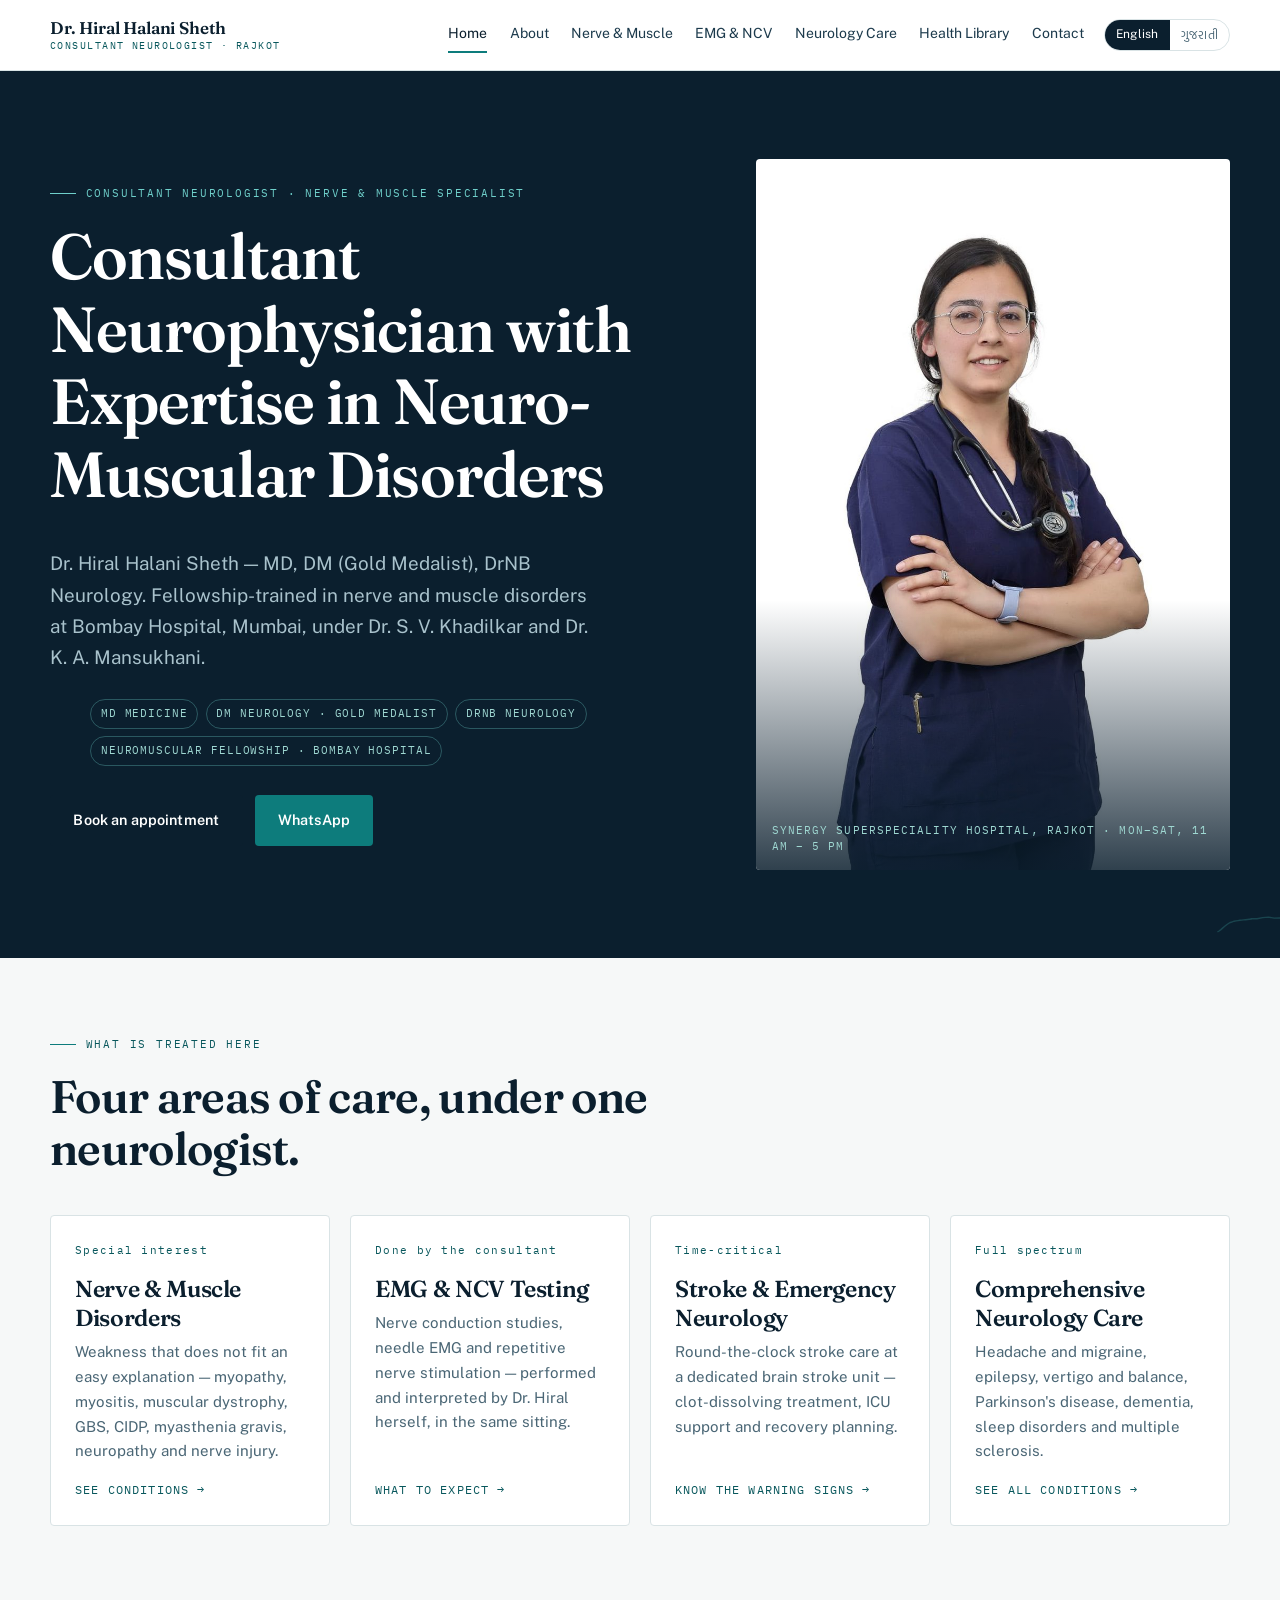
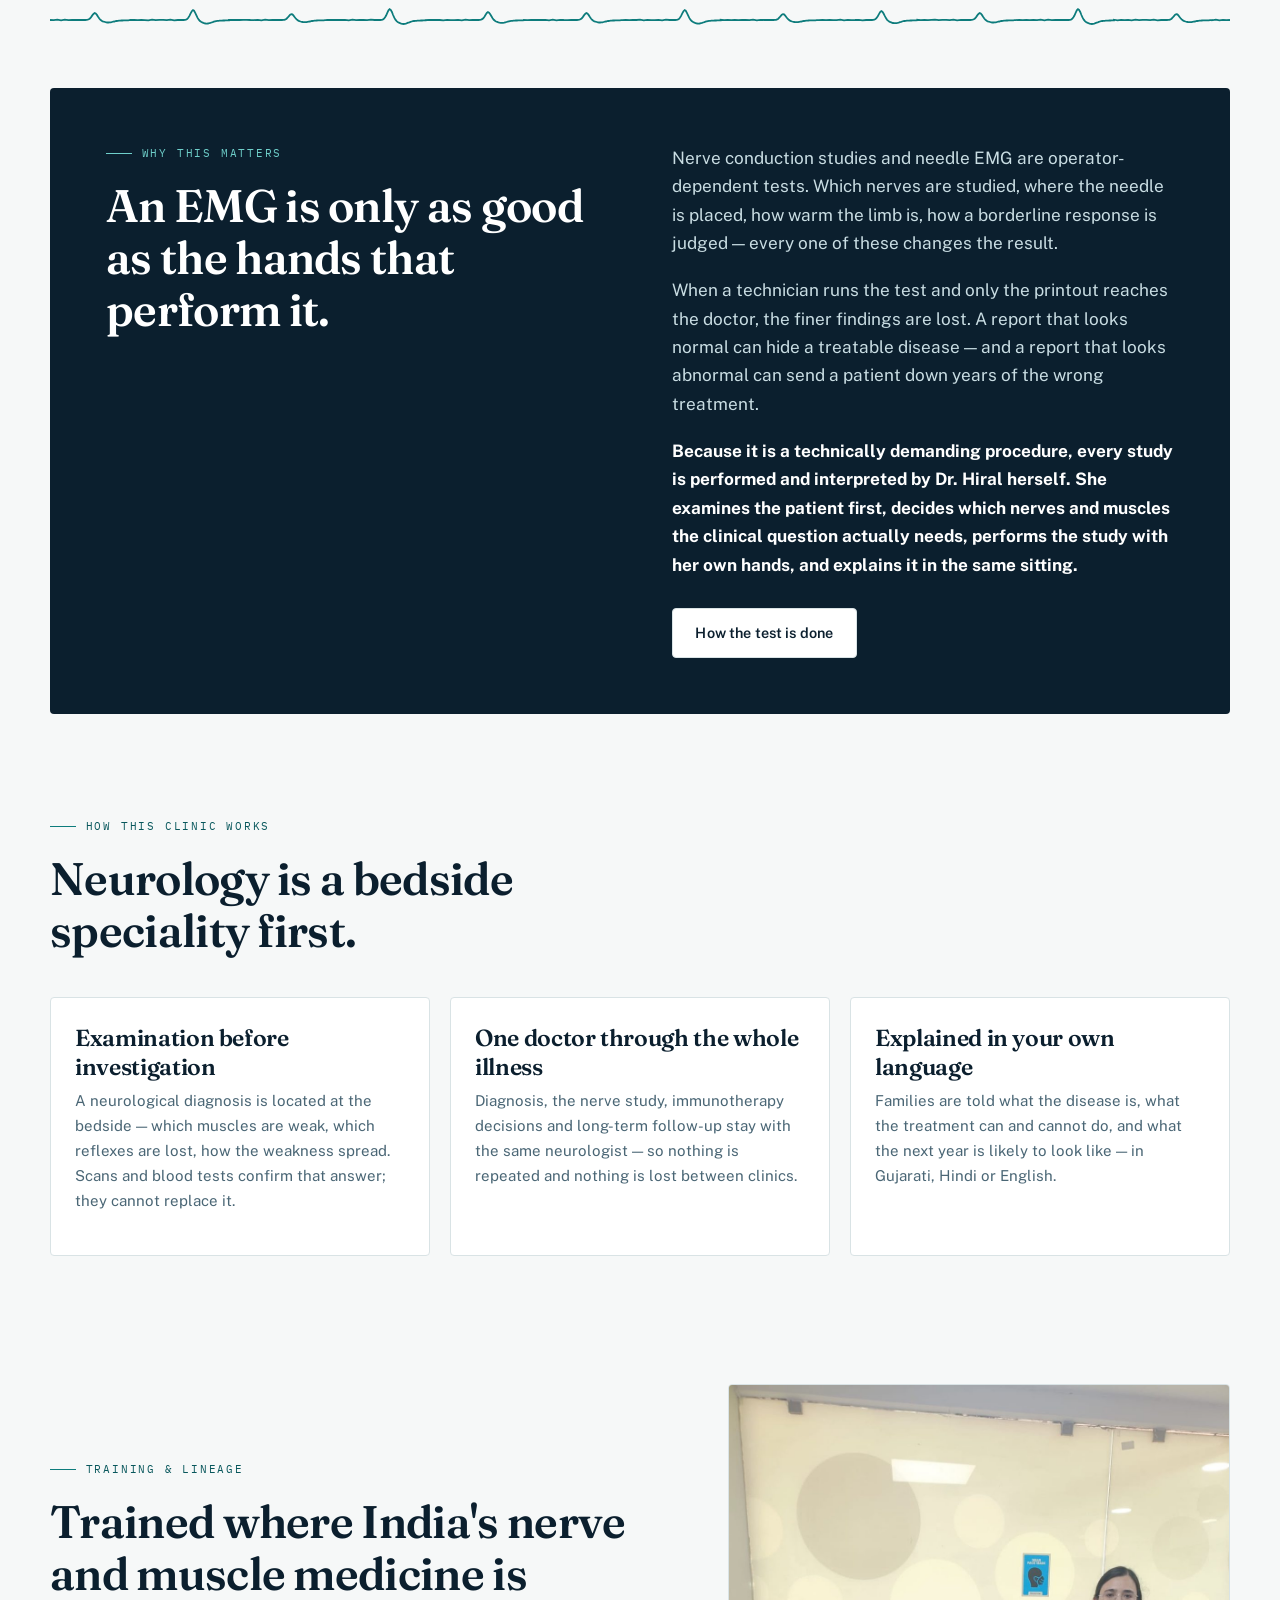
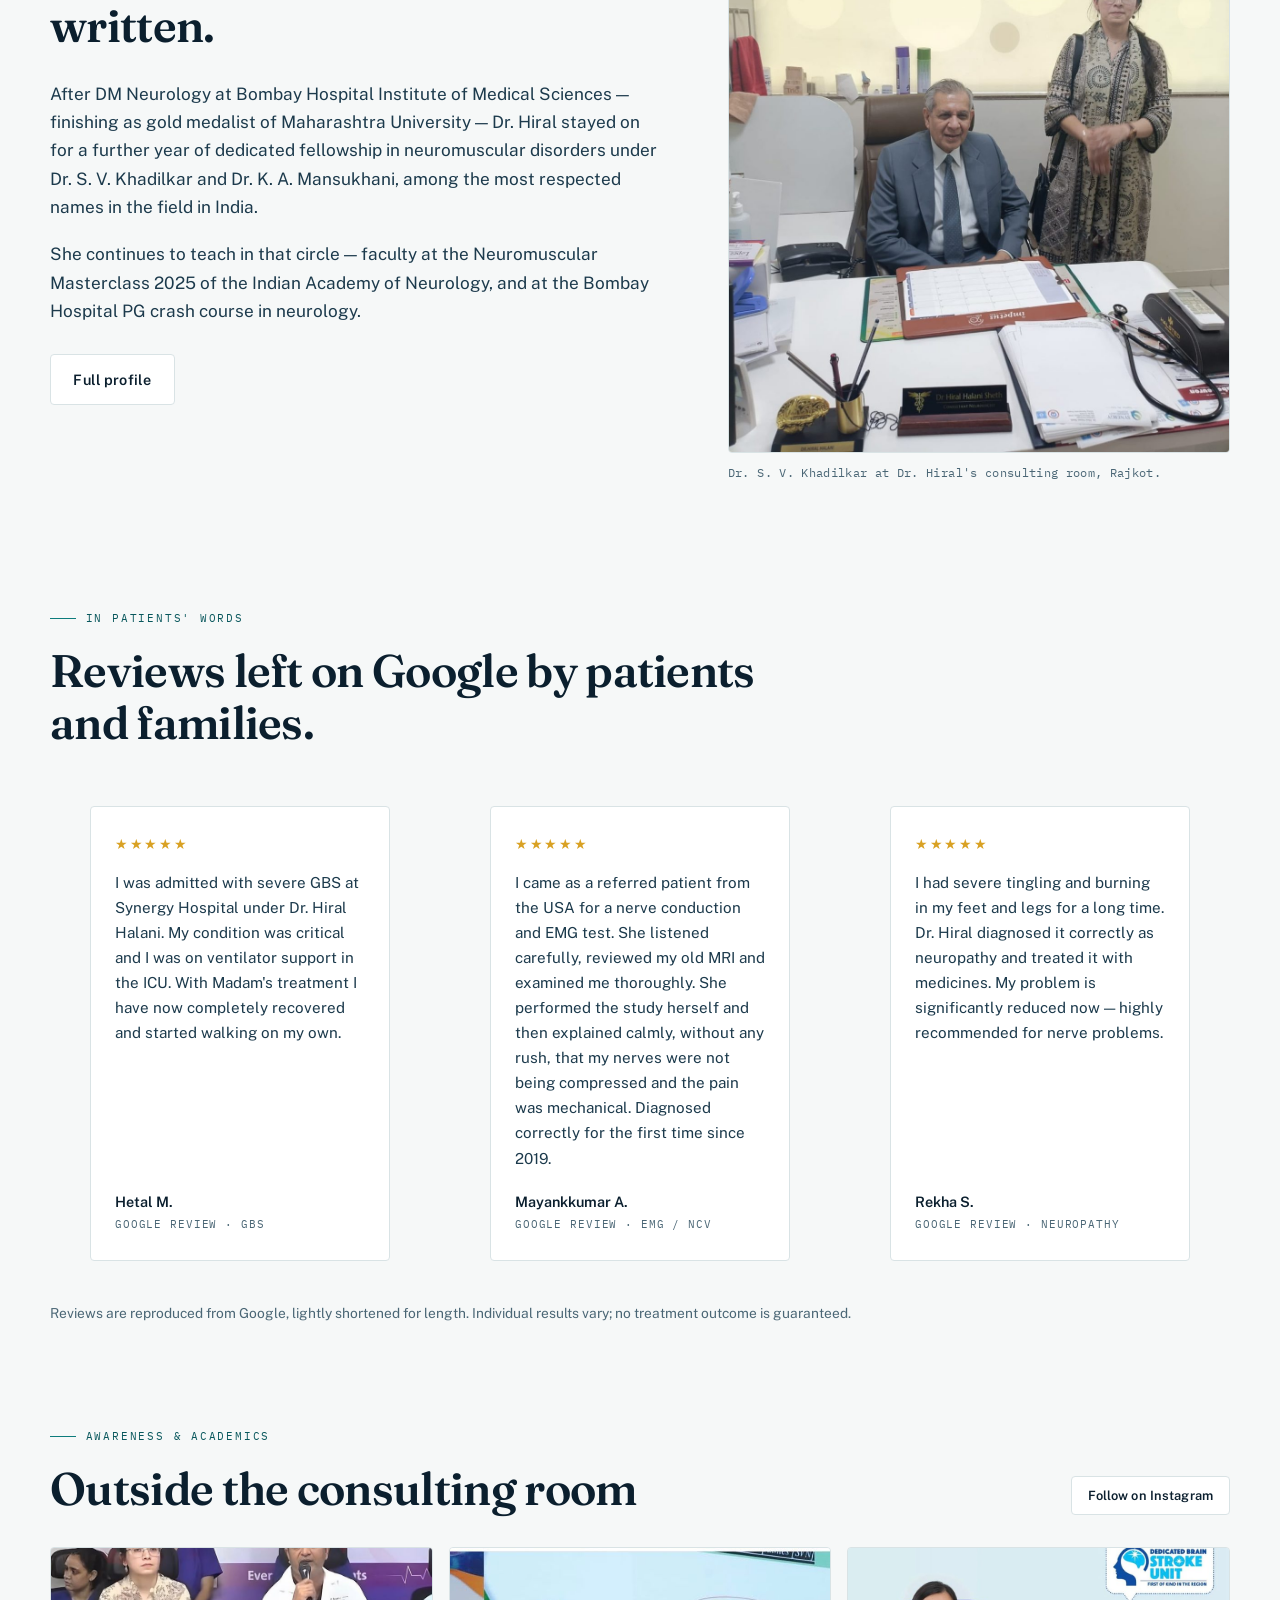
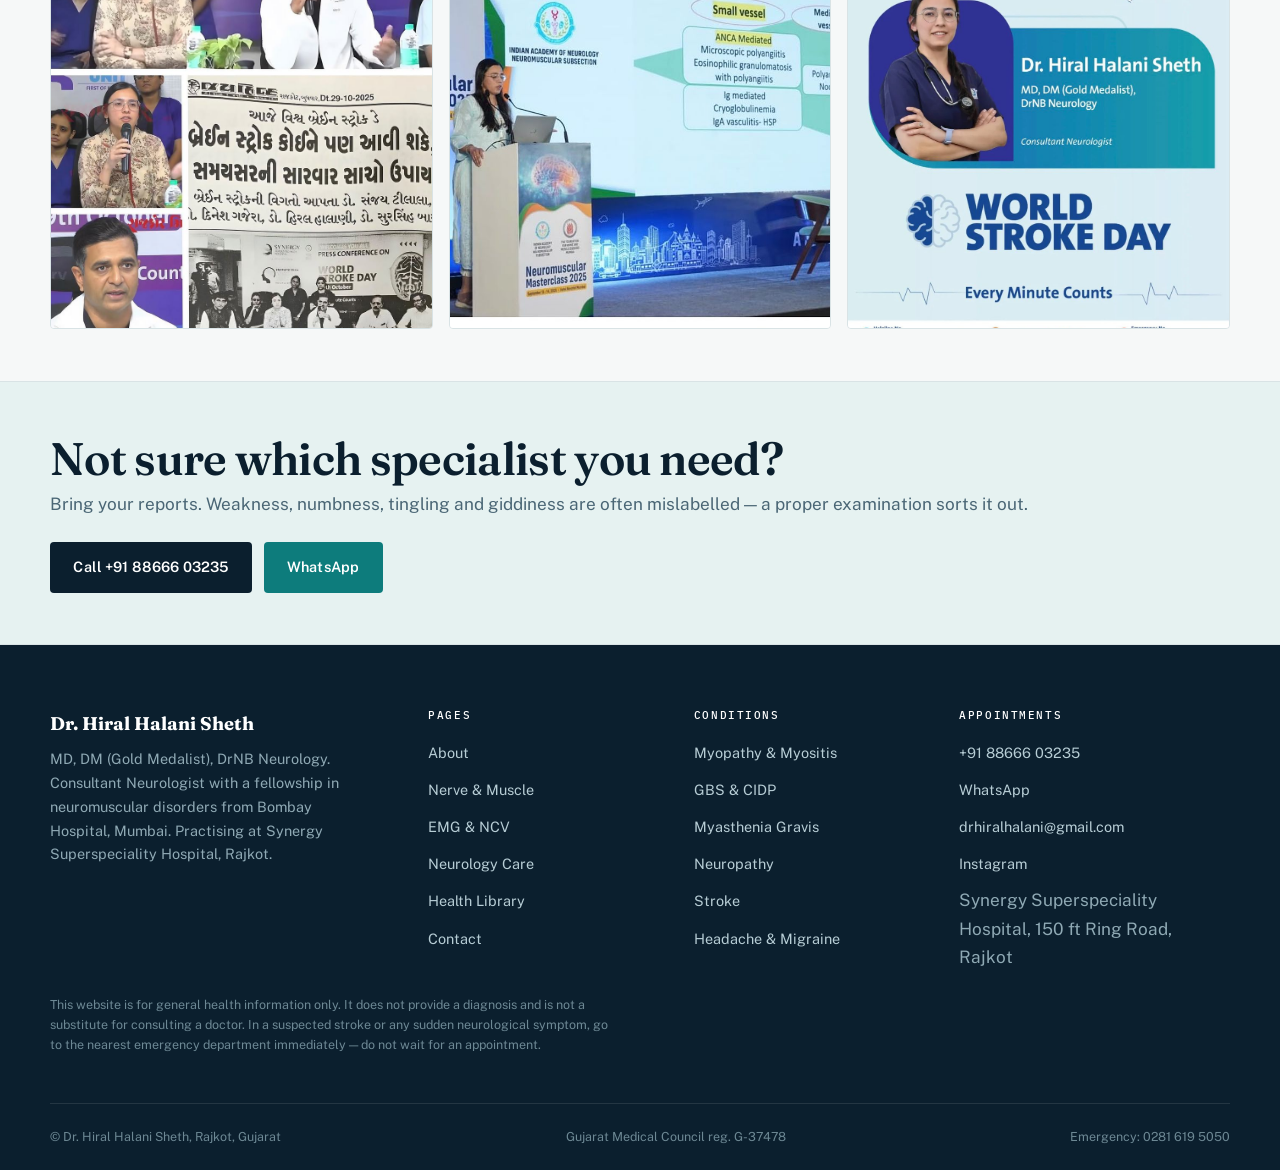
==== commit 4148b926: "Update hero headline" ====
--- a/index.html
+++ b/index.html
@@ -108,7 +108,7 @@
   <div class="wrap hero-grid">
     <div>
       <p class="eyebrow" data-en="Consultant Neurologist · Nerve &amp; Muscle Specialist" data-gu="કન્સલ્ટન્ટ ન્યુરોલોજિસ્ટ · ચેતા અને સ્નાયુના રોગોના નિષ્ણાત">Consultant Neurologist · Nerve &amp; Muscle Specialist</p>
-      <h1 data-en="The doctor who performs your nerve test is the doctor who reads it." data-gu="તમારી ચેતાની તપાસ કરનાર ડૉક્ટર જ તેનું અર્થઘટન કરે છે.">The doctor who performs your nerve test is the doctor who reads it.</h1>
+      <h1 data-en="Consultant Neurophysician with Expertise in Neuro-Muscular Disorders" data-gu="ઇાતા અના સ્નાયુના રોગોના નિષ્ણાત કન્સલ્ટન્ટ ન્યુરોફિઝિશિયન">Consultant Neurophysician with Expertise in Neuro-Muscular Disorders</h1>
       <p class="hero-lede" data-en="Dr. Hiral Halani Sheth — MD, DM (Gold Medalist), DrNB Neurology. Fellowship-trained in nerve and muscle disorders at Bombay Hospital, Mumbai, under Dr. S. V. Khadilkar and Dr. K. A. Mansukhani." data-gu="ડૉ. હિરલ હાલાણી શેઠ — MD, DM (ગોલ્ડ મેડલિસ્ટ), DrNB ન્યુરોલોજી. મુંબઈની બોમ્બે હોસ્પિટલમાં ડૉ. એસ. વી. ખડિલકર અને ડૉ. કે. એ. મનસુખાણી પાસે ચેતા અને સ્નાયુના રોગોની વિશેષ તાલીમ.">Dr. Hiral Halani Sheth</p>
       <ul class="hero-creds">
         <li data-en="MD Medicine" data-gu="MD મેડિસિન">MD Medicine</li>
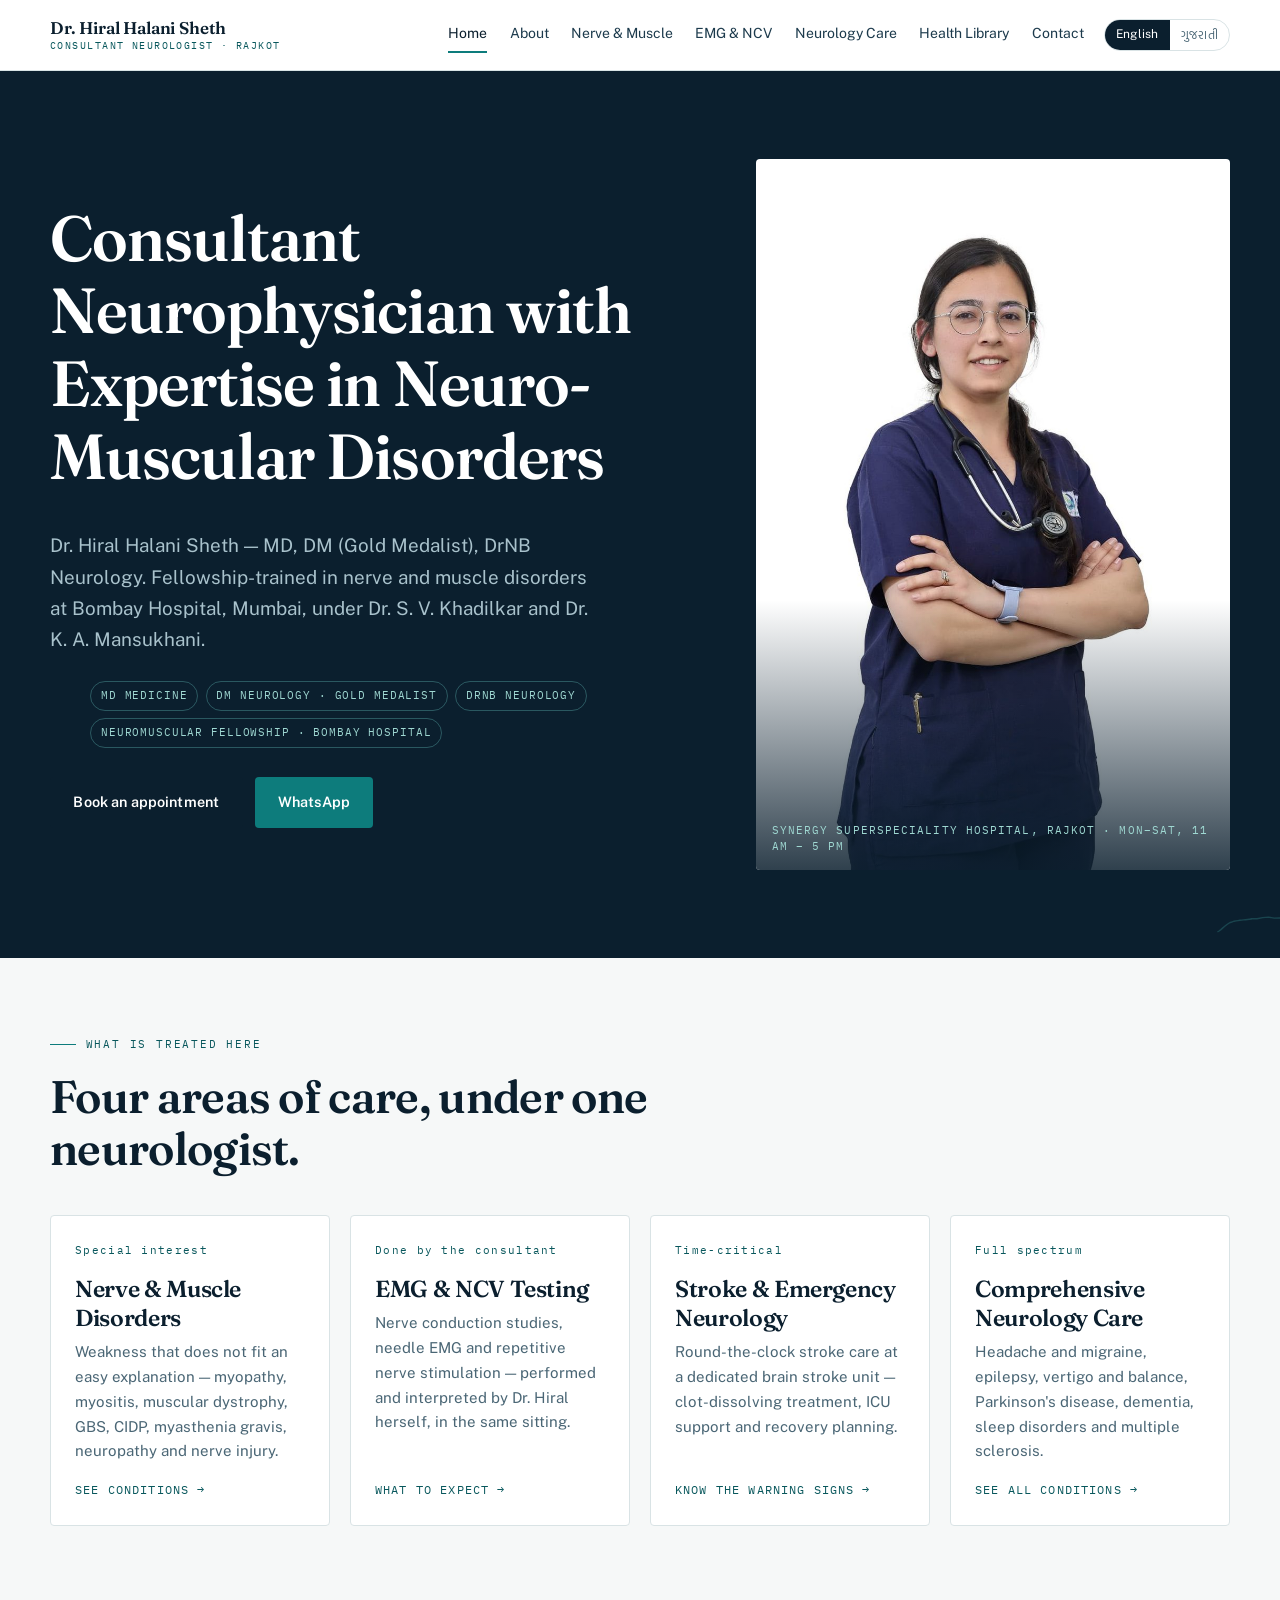
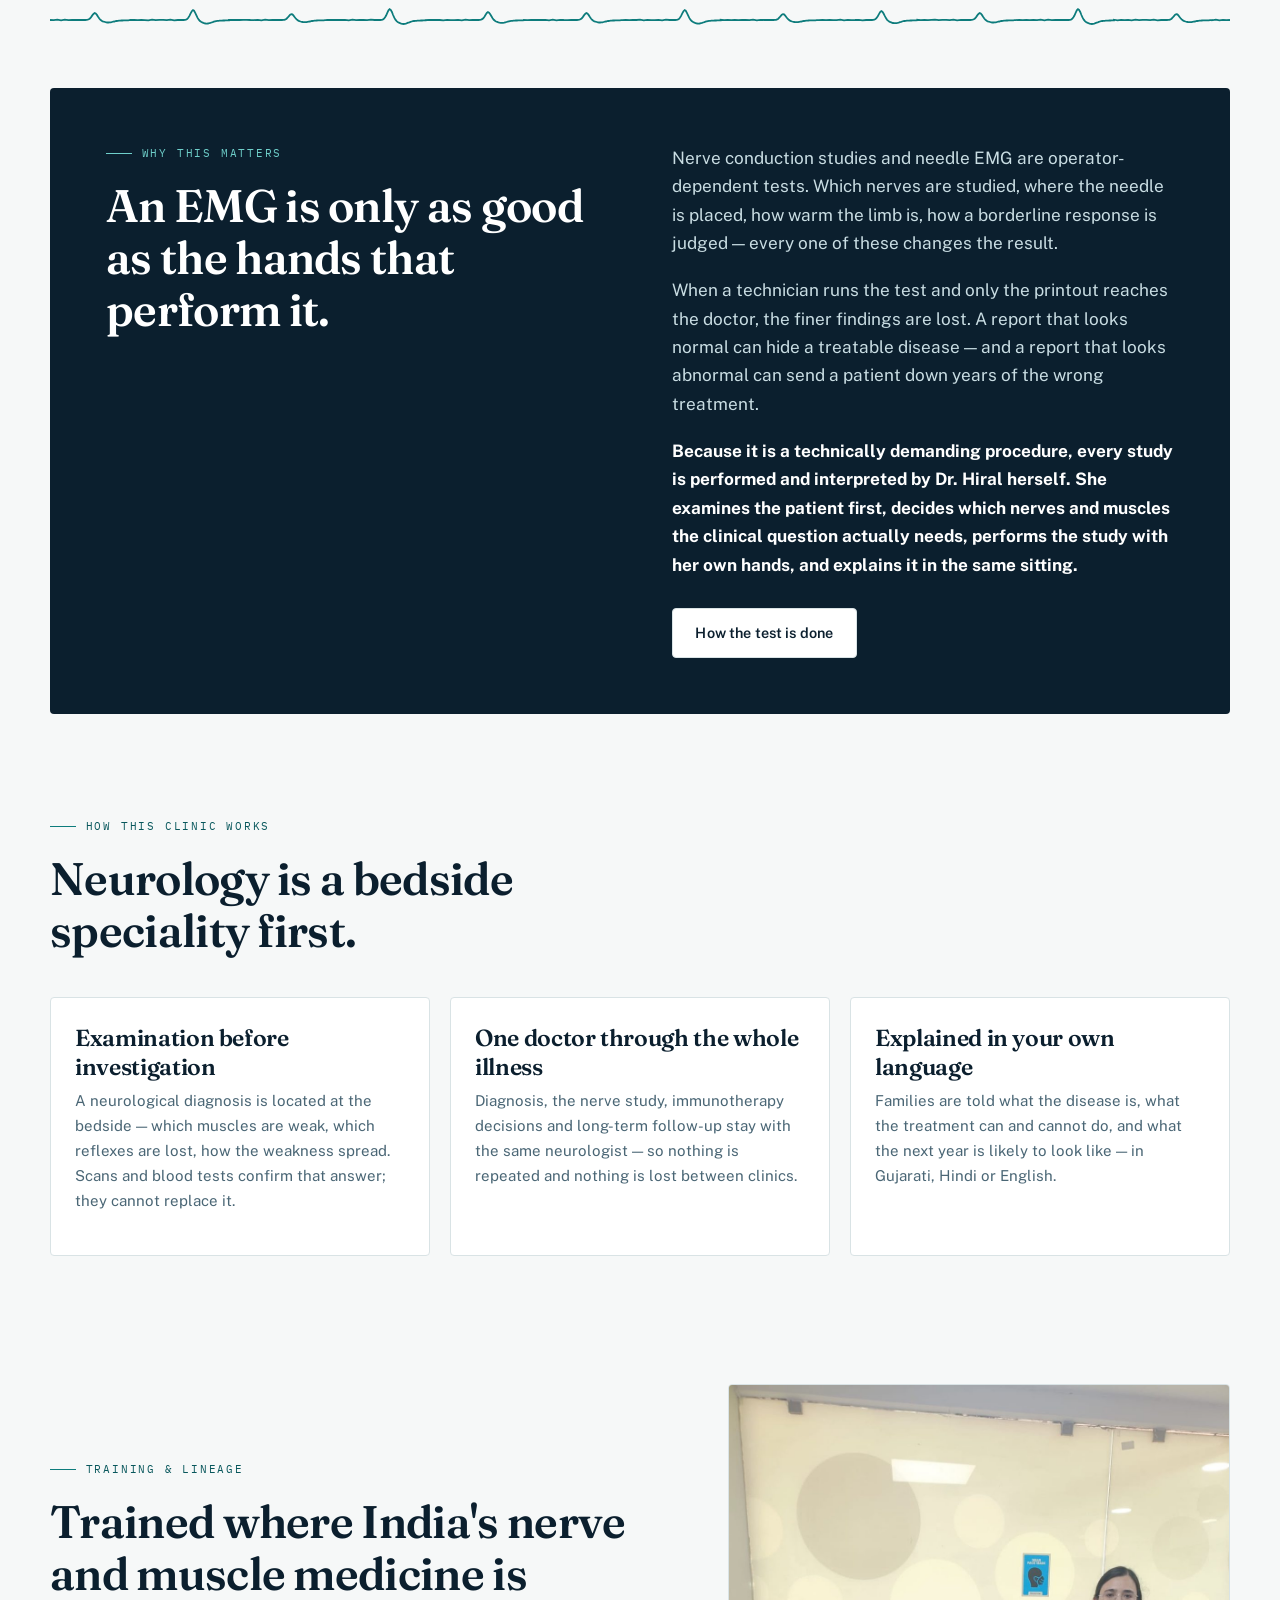
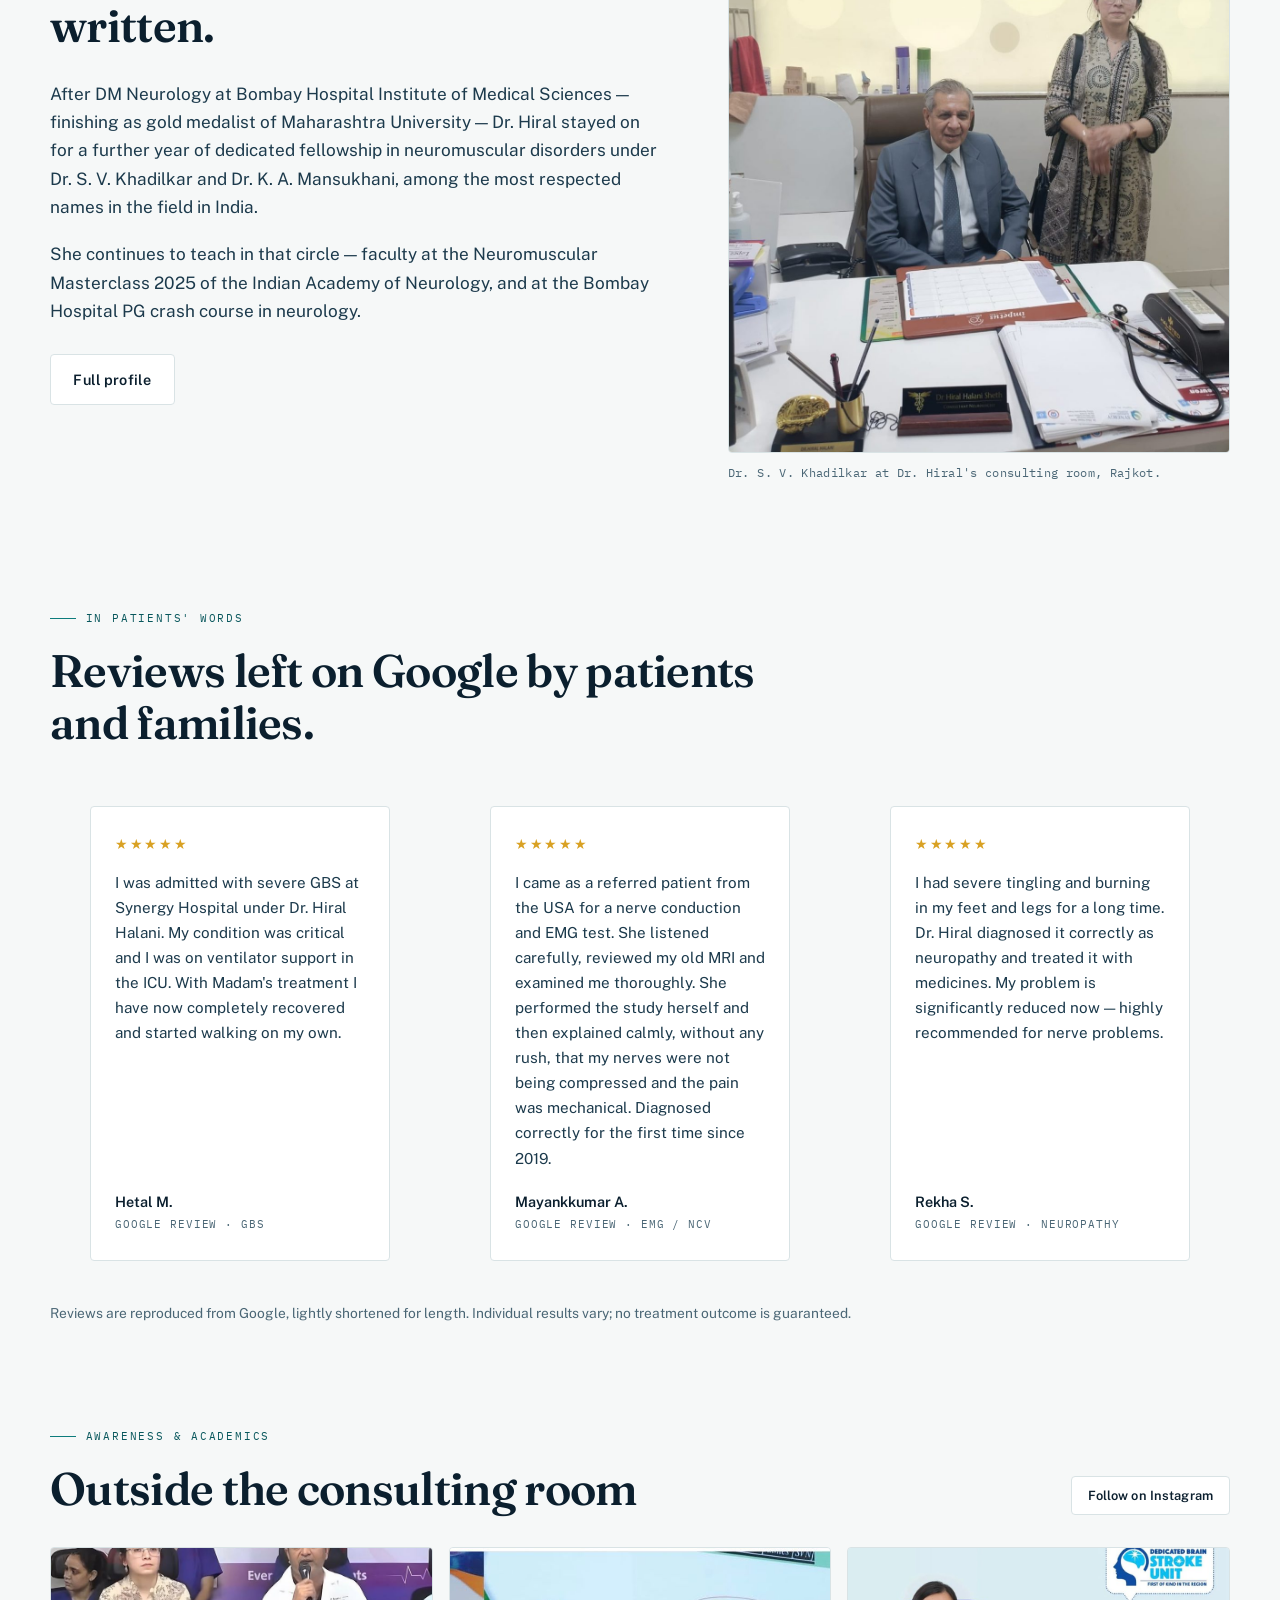
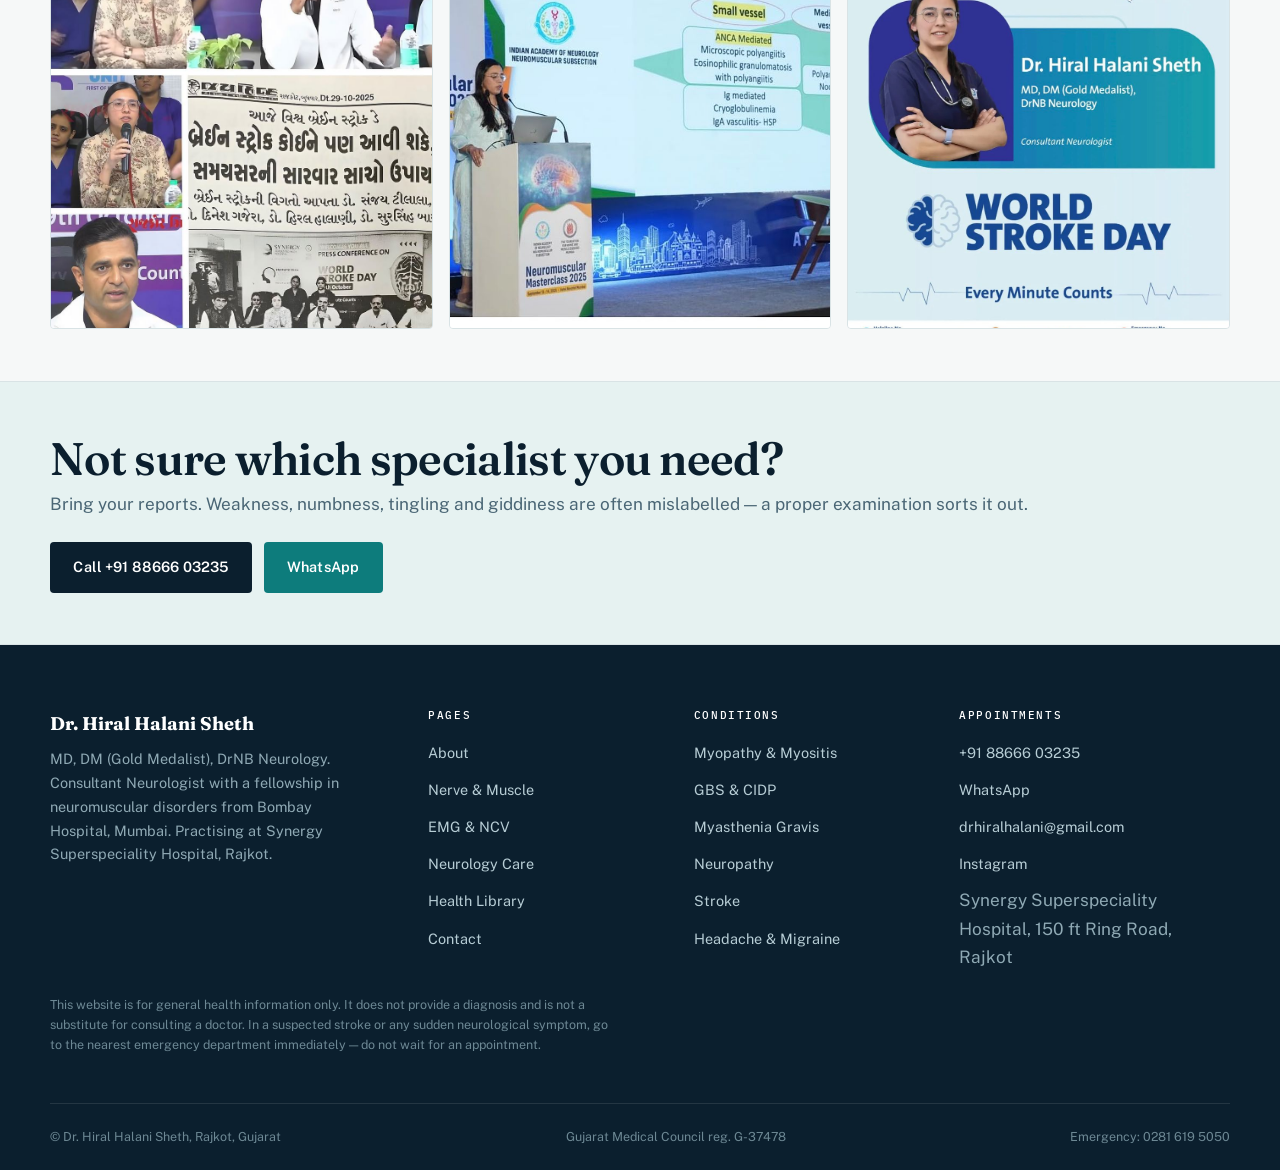
==== commit c6e03014: "Headline and SEO update" ====
--- a/index.html
+++ b/index.html
@@ -3,11 +3,12 @@
 <head>
 <meta charset="utf-8">
 <meta name="viewport" content="width=device-width, initial-scale=1">
-<title>Dr. Hiral Halani Sheth — Consultant Neurologist, Rajkot | Nerve & Muscle Disorders, EMG & NCV</title>
-<meta name="description" content="Dr. Hiral Halani Sheth, MD, DM (Gold Medalist), DrNB Neurology — Consultant Neurologist in Rajkot with fellowship training in neuromuscular disorders from Bombay Hospital, Mumbai. EMG and NCV performed personally. Stroke, epilepsy, headache, Parkinson's and dementia care at Synergy Superspeciality Hospital.">
+<title>Neurologist & Neurophysician in Rajkot | Neuromuscular Disorder Specialist — Dr. Hiral Halani Sheth</title>
+<meta name="description" content="Dr. Hiral Halani Sheth, MD, DM (Gold Medalist), DrNB — consultant neurophysician and neurologist in Rajkot with fellowship training in neuromuscular disorders from Bombay Hospital, Mumbai. EMG and NCV performed personally. Myasthenia gravis, GBS, CIDP, neuropathy, myopathy, muscular dystrophy, MND, headache, vertigo and stroke care at Synergy Superspeciality Hospital.">
+<meta name="keywords" content="neurophysician, neurologist, neurologist in Rajkot, neurophysician in Rajkot, neuromuscular disorders, neuromuscular disorder specialist, EMG, NCV, EMG test Rajkot, NCV test Rajkot, myasthenia gravis, GBS, Guillain-Barre syndrome, CIDP, MND, motor neuron disease, neuropathy, myopathy, muscular dystrophy, headache, migraine, vertigo, stroke, epilepsy, Parkinson's disease, dementia">
 <link rel="canonical" href="https://drhiralhalani.com/index.html">
-<meta property="og:title" content="Dr. Hiral Halani Sheth — Consultant Neurologist, Rajkot | Nerve & Muscle Disorders, EMG & NCV">
-<meta property="og:description" content="Dr. Hiral Halani Sheth, MD, DM (Gold Medalist), DrNB Neurology — Consultant Neurologist in Rajkot with fellowship training in neuromuscular disorders from Bombay Hospital, Mumbai. EMG and NCV performed personally. Stroke, epilepsy, headache, Parkinson's and dementia care at Synergy Superspeciality Hospital.">
+<meta property="og:title" content="Neurologist & Neurophysician in Rajkot | Neuromuscular Disorder Specialist — Dr. Hiral Halani Sheth">
+<meta property="og:description" content="Dr. Hiral Halani Sheth, MD, DM (Gold Medalist), DrNB — consultant neurophysician and neurologist in Rajkot with fellowship training in neuromuscular disorders from Bombay Hospital, Mumbai. EMG and NCV performed personally. Myasthenia gravis, GBS, CIDP, neuropathy, myopathy, muscular dystrophy, MND, headache, vertigo and stroke care at Synergy Superspeciality Hospital.">
 <meta property="og:type" content="website">
 <meta property="og:url" content="https://drhiralhalani.com/index.html">
 <meta property="og:image" content="https://drhiralhalani.com/assets/img/dr-hiral-hero.jpg">
@@ -107,7 +108,6 @@
 <section class="hero">
   <div class="wrap hero-grid">
     <div>
-      <p class="eyebrow" data-en="Consultant Neurologist · Nerve &amp; Muscle Specialist" data-gu="કન્સલ્ટન્ટ ન્યુરોલોજિસ્ટ · ચેતા અને સ્નાયુના રોગોના નિષ્ણાત">Consultant Neurologist · Nerve &amp; Muscle Specialist</p>
       <h1 data-en="Consultant Neurophysician with Expertise in Neuro-Muscular Disorders" data-gu="ઇાતા અના સ્નાયુના રોગોના નિષ્ણાત કન્સલ્ટન્ટ ન્યુરોફિઝિશિયન">Consultant Neurophysician with Expertise in Neuro-Muscular Disorders</h1>
       <p class="hero-lede" data-en="Dr. Hiral Halani Sheth — MD, DM (Gold Medalist), DrNB Neurology. Fellowship-trained in nerve and muscle disorders at Bombay Hospital, Mumbai, under Dr. S. V. Khadilkar and Dr. K. A. Mansukhani." data-gu="ડૉ. હિરલ હાલાણી શેઠ — MD, DM (ગોલ્ડ મેડલિસ્ટ), DrNB ન્યુરોલોજી. મુંબઈની બોમ્બે હોસ્પિટલમાં ડૉ. એસ. વી. ખડિલકર અને ડૉ. કે. એ. મનસુખાણી પાસે ચેતા અને સ્નાયુના રોગોની વિશેષ તાલીમ.">Dr. Hiral Halani Sheth</p>
       <ul class="hero-creds">
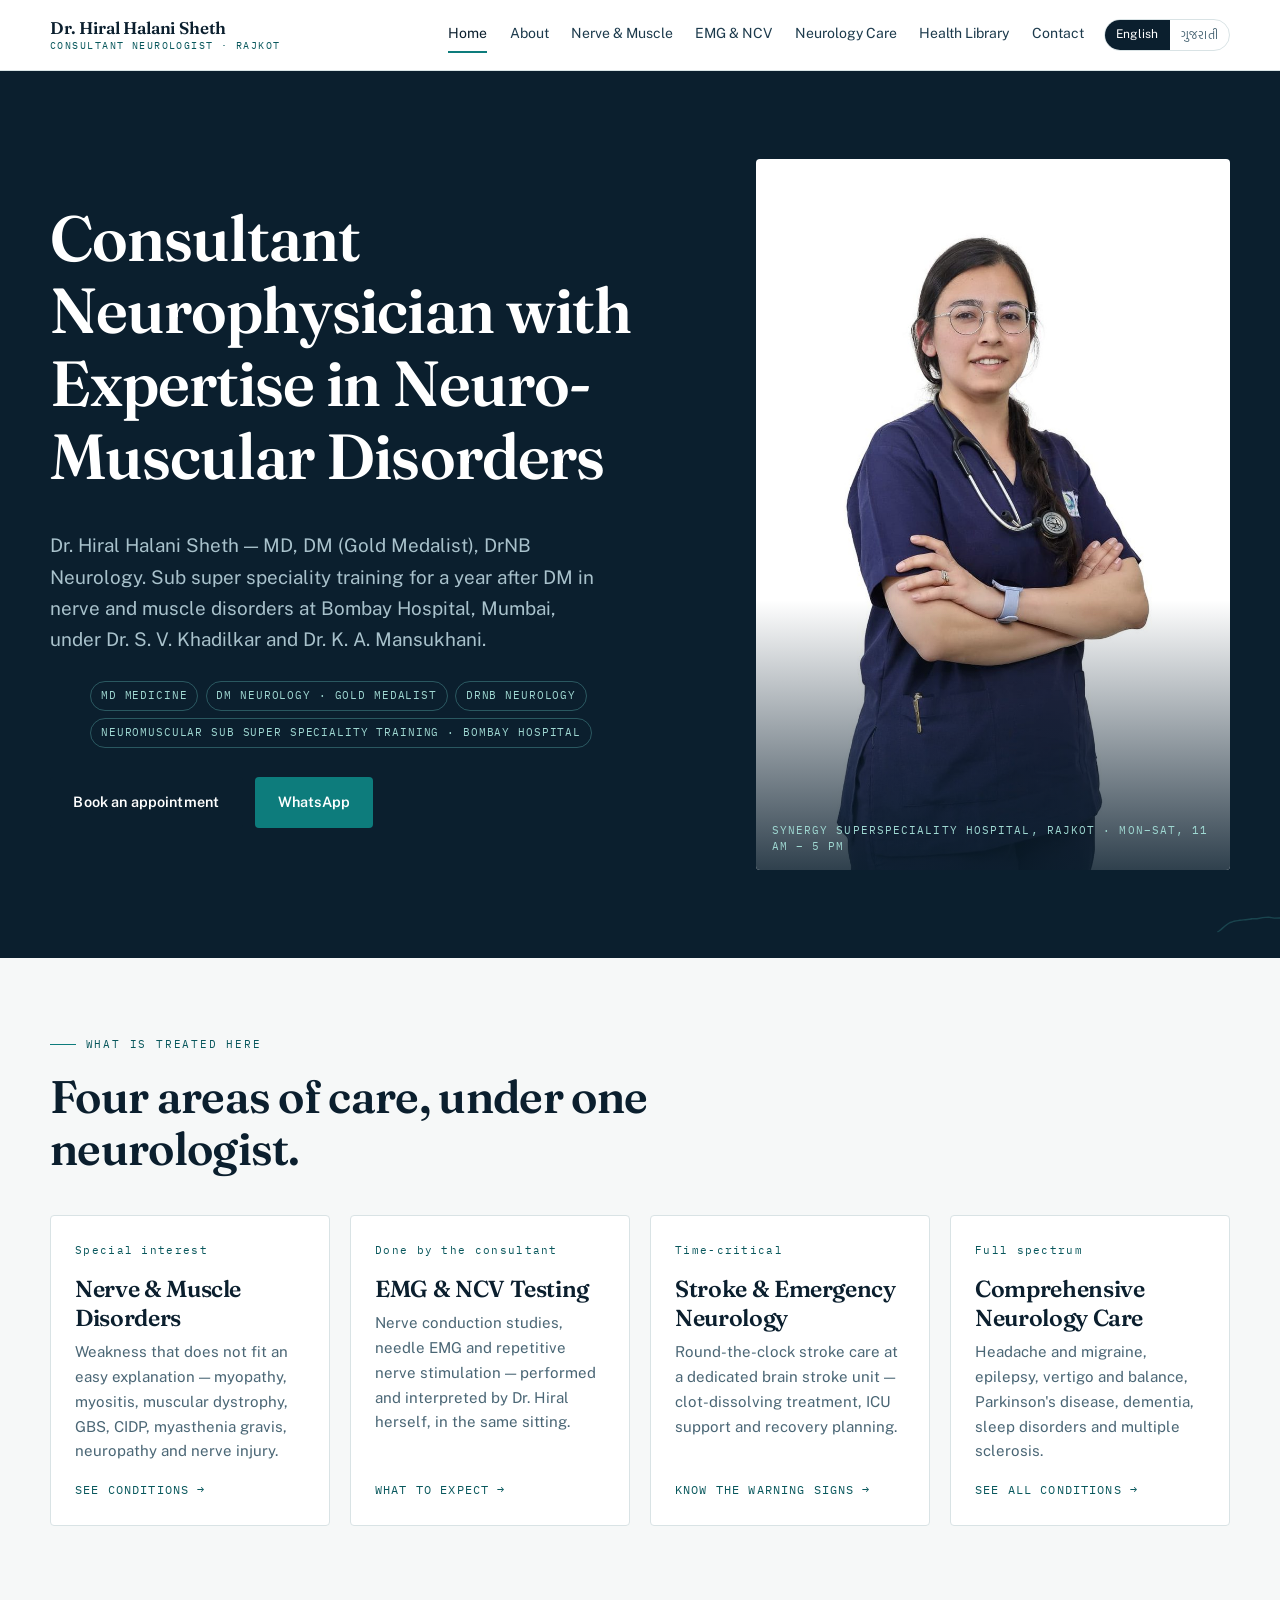
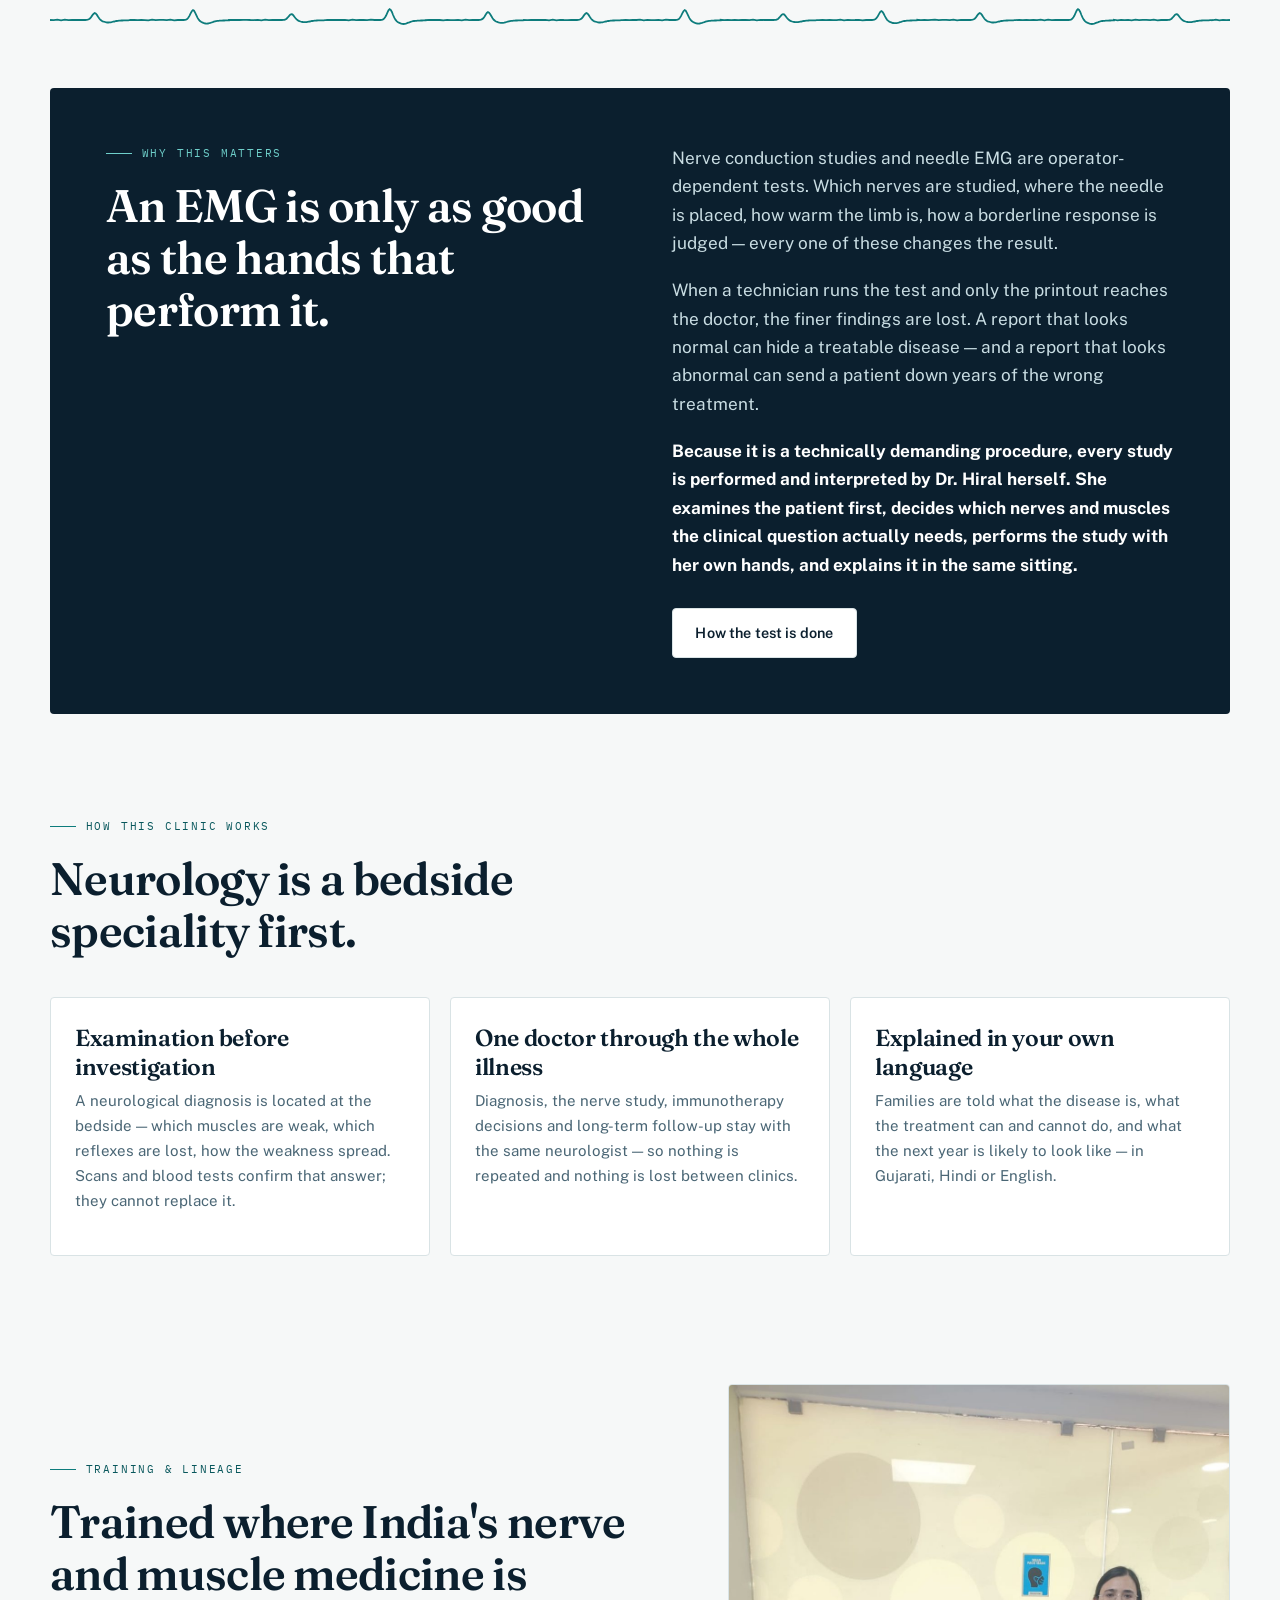
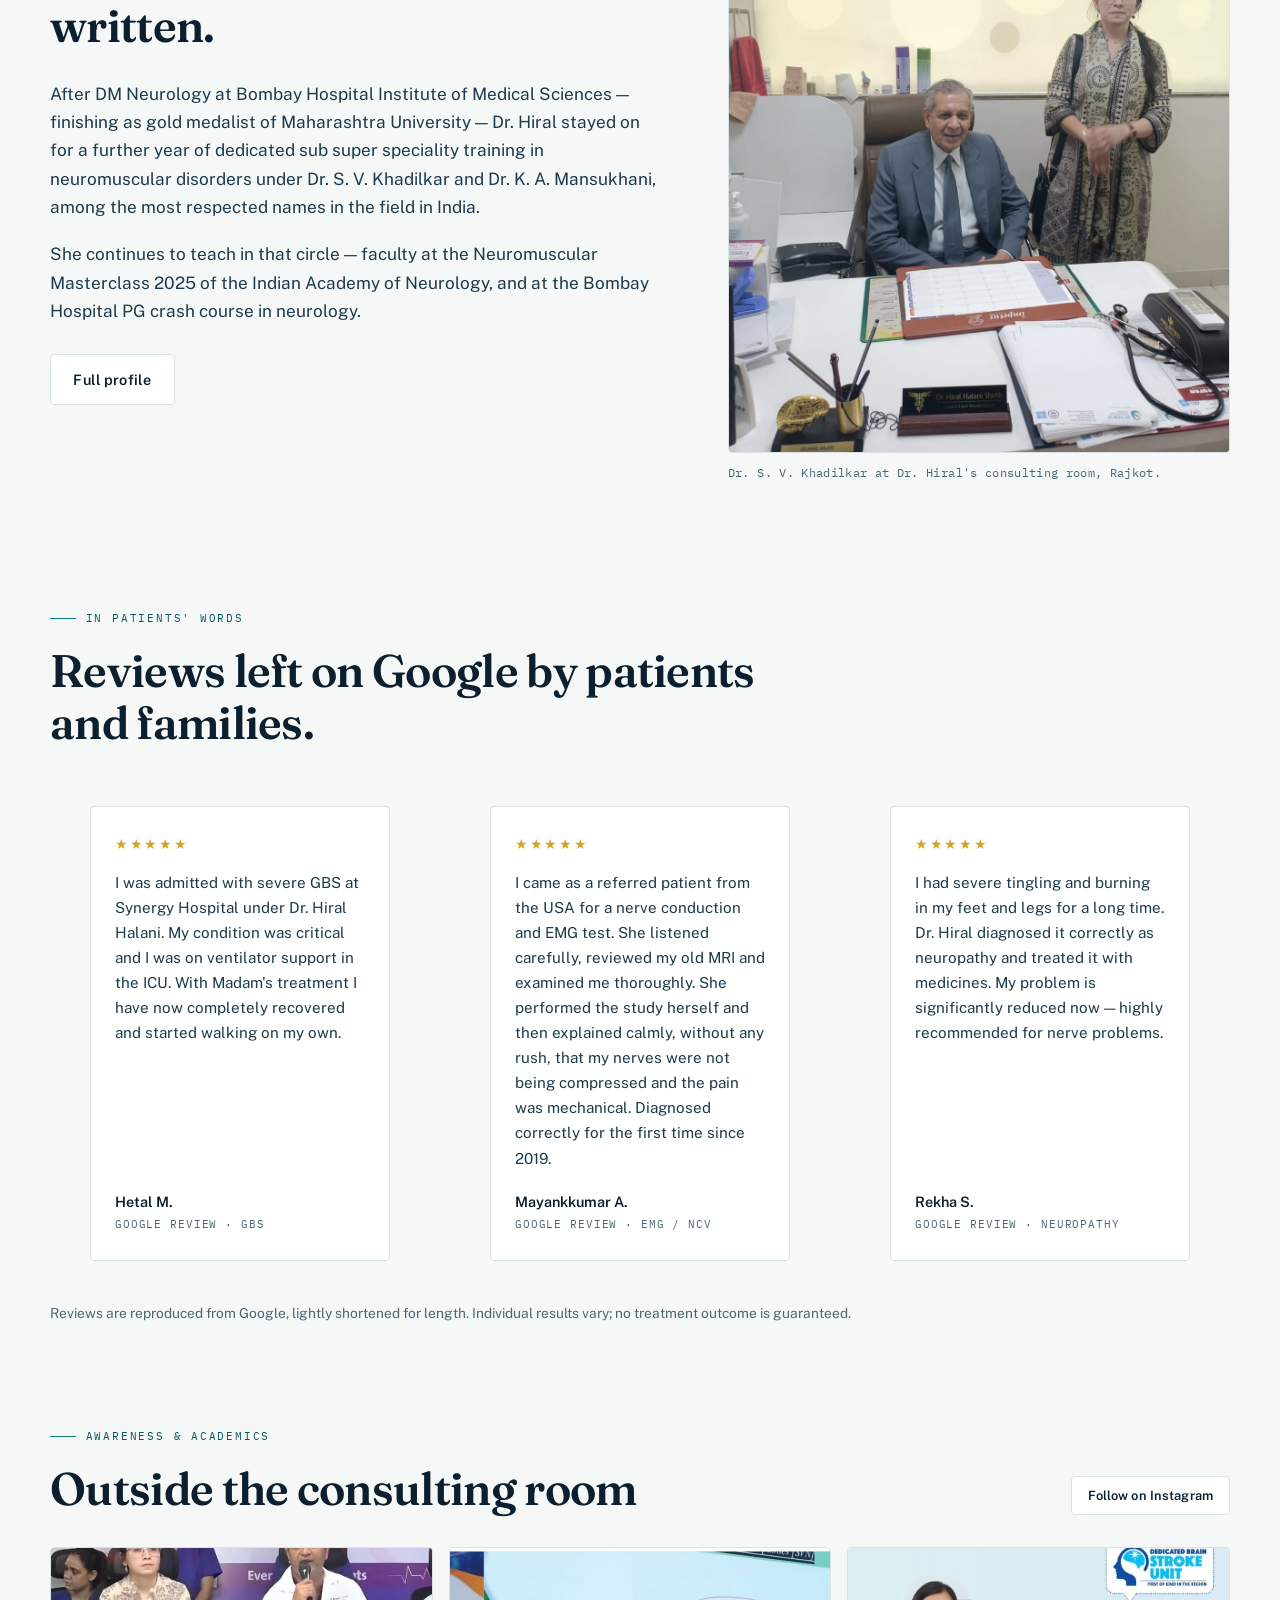
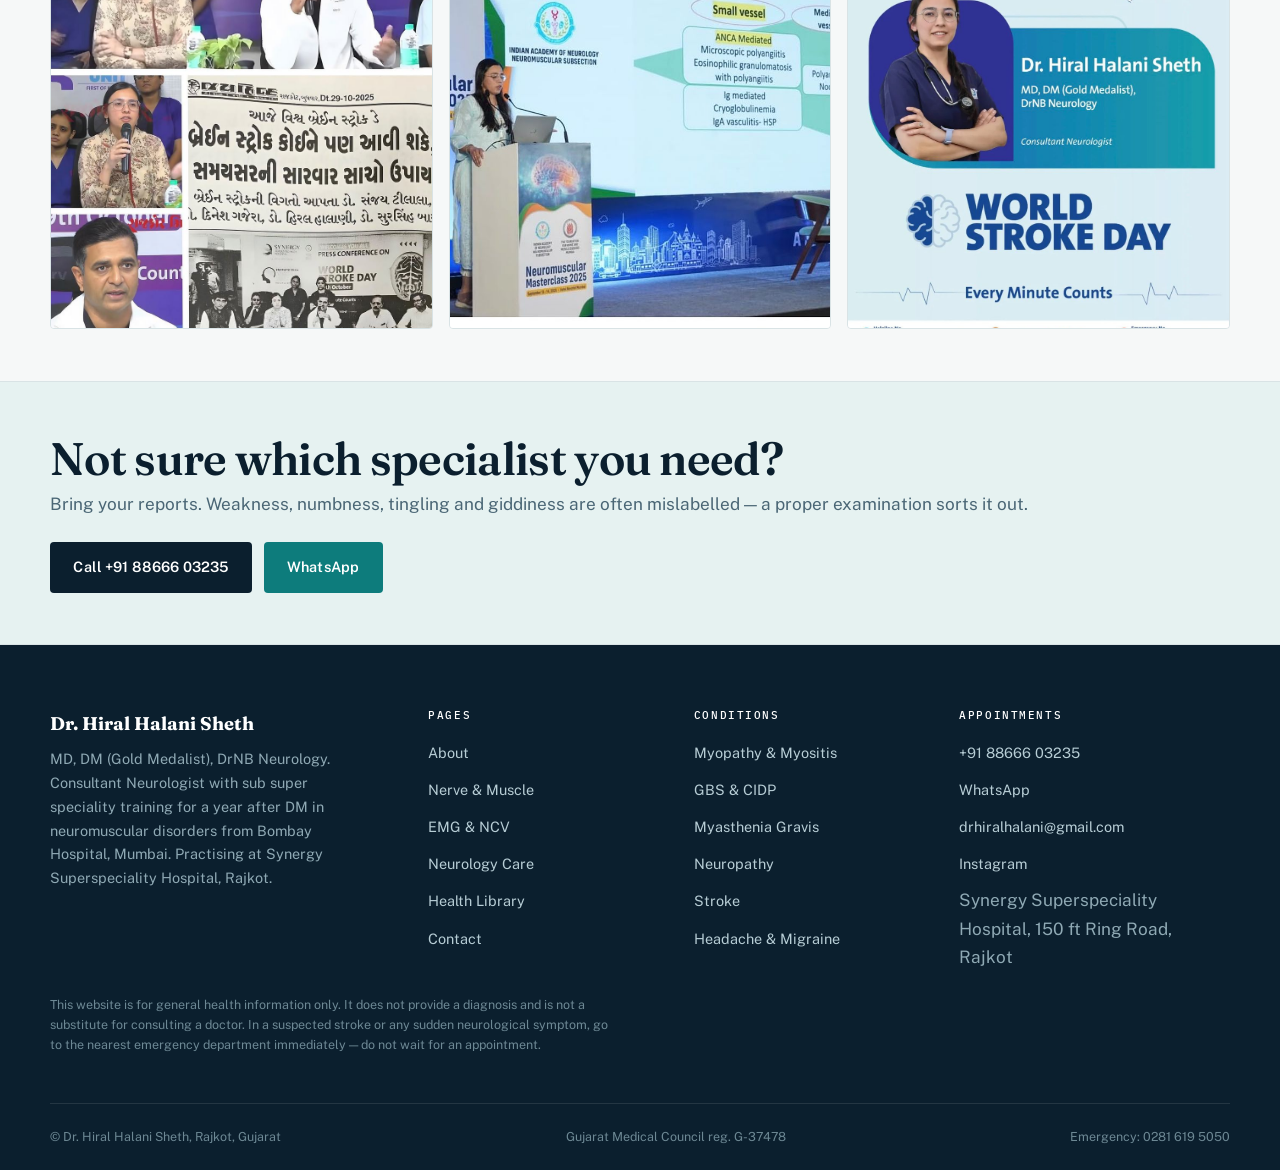
==== commit f7f26b60: "Fix garbled Gujarati hero title; replace fellowship with sub super speciality training wording - Cor" ====
--- a/index.html
+++ b/index.html
@@ -4,11 +4,11 @@
 <meta charset="utf-8">
 <meta name="viewport" content="width=device-width, initial-scale=1">
 <title>Neurologist & Neurophysician in Rajkot | Neuromuscular Disorder Specialist — Dr. Hiral Halani Sheth</title>
-<meta name="description" content="Dr. Hiral Halani Sheth, MD, DM (Gold Medalist), DrNB — consultant neurophysician and neurologist in Rajkot with fellowship training in neuromuscular disorders from Bombay Hospital, Mumbai. EMG and NCV performed personally. Myasthenia gravis, GBS, CIDP, neuropathy, myopathy, muscular dystrophy, MND, headache, vertigo and stroke care at Synergy Superspeciality Hospital.">
+<meta name="description" content="Dr. Hiral Halani Sheth, MD, DM (Gold Medalist), DrNB — consultant neurophysician and neurologist in Rajkot with sub super speciality training for a year after DM in neuromuscular disorders from Bombay Hospital, Mumbai. EMG and NCV performed personally. Myasthenia gravis, GBS, CIDP, neuropathy, myopathy, muscular dystrophy, MND, headache, vertigo and stroke care at Synergy Superspeciality Hospital.">
 <meta name="keywords" content="neurophysician, neurologist, neurologist in Rajkot, neurophysician in Rajkot, neuromuscular disorders, neuromuscular disorder specialist, EMG, NCV, EMG test Rajkot, NCV test Rajkot, myasthenia gravis, GBS, Guillain-Barre syndrome, CIDP, MND, motor neuron disease, neuropathy, myopathy, muscular dystrophy, headache, migraine, vertigo, stroke, epilepsy, Parkinson's disease, dementia">
 <link rel="canonical" href="https://drhiralhalani.com/index.html">
 <meta property="og:title" content="Neurologist & Neurophysician in Rajkot | Neuromuscular Disorder Specialist — Dr. Hiral Halani Sheth">
-<meta property="og:description" content="Dr. Hiral Halani Sheth, MD, DM (Gold Medalist), DrNB — consultant neurophysician and neurologist in Rajkot with fellowship training in neuromuscular disorders from Bombay Hospital, Mumbai. EMG and NCV performed personally. Myasthenia gravis, GBS, CIDP, neuropathy, myopathy, muscular dystrophy, MND, headache, vertigo and stroke care at Synergy Superspeciality Hospital.">
+<meta property="og:description" content="Dr. Hiral Halani Sheth, MD, DM (Gold Medalist), DrNB — consultant neurophysician and neurologist in Rajkot with sub super speciality training for a year after DM in neuromuscular disorders from Bombay Hospital, Mumbai. EMG and NCV performed personally. Myasthenia gravis, GBS, CIDP, neuropathy, myopathy, muscular dystrophy, MND, headache, vertigo and stroke care at Synergy Superspeciality Hospital.">
 <meta property="og:type" content="website">
 <meta property="og:url" content="https://drhiralhalani.com/index.html">
 <meta property="og:image" content="https://drhiralhalani.com/assets/img/dr-hiral-hero.jpg">
@@ -30,7 +30,7 @@
   "image": "https://drhiralhalani.com/assets/img/dr-hiral-hero.jpg",
   "telephone": "+91-88666-03235",
   "email": "drhiralhalani@gmail.com",
-  "description": "Consultant Neurologist in Rajkot with fellowship training in neuromuscular disorders from Bombay Hospital, Mumbai. EMG and nerve conduction studies performed personally.",
+  "description": "Consultant Neurologist in Rajkot with sub super speciality training for a year after DM in neuromuscular disorders from Bombay Hospital, Mumbai. EMG and nerve conduction studies performed personally.",
   "address": {
     "@type": "PostalAddress",
     "streetAddress": "Synergy Superspeciality Hospital, 150 ft Ring Road, Opp. Gokul Mathura Apartments, Ayodhya Chowk",
@@ -108,13 +108,13 @@
 <section class="hero">
   <div class="wrap hero-grid">
     <div>
-      <h1 data-en="Consultant Neurophysician with Expertise in Neuro-Muscular Disorders" data-gu="ઇાતા અના સ્નાયુના રોગોના નિષ્ણાત કન્સલ્ટન્ટ ન્યુરોફિઝિશિયન">Consultant Neurophysician with Expertise in Neuro-Muscular Disorders</h1>
-      <p class="hero-lede" data-en="Dr. Hiral Halani Sheth — MD, DM (Gold Medalist), DrNB Neurology. Fellowship-trained in nerve and muscle disorders at Bombay Hospital, Mumbai, under Dr. S. V. Khadilkar and Dr. K. A. Mansukhani." data-gu="ડૉ. હિરલ હાલાણી શેઠ — MD, DM (ગોલ્ડ મેડલિસ્ટ), DrNB ન્યુરોલોજી. મુંબઈની બોમ્બે હોસ્પિટલમાં ડૉ. એસ. વી. ખડિલકર અને ડૉ. કે. એ. મનસુખાણી પાસે ચેતા અને સ્નાયુના રોગોની વિશેષ તાલીમ.">Dr. Hiral Halani Sheth</p>
+      <h1 data-en="Consultant Neurophysician with Expertise in Neuro-Muscular Disorders" data-gu="ચેતા અને સ્નાયુના રોગોના નિષ્ણાત કન્સલ્ટન્ટ ન્યુરોફિઝિશિયન">Consultant Neurophysician with Expertise in Neuro-Muscular Disorders</h1>
+      <p class="hero-lede" data-en="Dr. Hiral Halani Sheth — MD, DM (Gold Medalist), DrNB Neurology. Sub super speciality training for a year after DM in nerve and muscle disorders at Bombay Hospital, Mumbai, under Dr. S. V. Khadilkar and Dr. K. A. Mansukhani." data-gu="ડૉ. હિરલ હાલાણી શેઠ — MD, DM (ગોલ્ડ મેડલિસ્ટ), DrNB ન્યુરોલોજી. મુંબઈની બોમ્બે હોસ્પિટલમાં ડૉ. એસ. વી. ખડિલકર અને ડૉ. કે. એ. મનસુખાણી પાસે DM પછી એક વર્ષની ચેતા અને સ્નાયુના રોગોની સબ સુપર સ્પેશ્યાલિટી તાલીમ.">Dr. Hiral Halani Sheth</p>
       <ul class="hero-creds">
         <li data-en="MD Medicine" data-gu="MD મેડિસિન">MD Medicine</li>
         <li data-en="DM Neurology · Gold Medalist" data-gu="DM ન્યુરોલોજી · ગોલ્ડ મેડલિસ્ટ">DM Neurology · Gold Medalist</li>
         <li data-en="DrNB Neurology" data-gu="DrNB ન્યુરોલોજી">DrNB Neurology</li>
-        <li data-en="Neuromuscular Fellowship · Bombay Hospital" data-gu="ન્યુરોમસ્ક્યુલર ફેલોશિપ · બોમ્બે હોસ્પિટલ">Neuromuscular Fellowship · Bombay Hospital</li>
+        <li data-en="Neuromuscular Sub Super Speciality Training · Bombay Hospital" data-gu="ન્યુરોમસ્ક્યુલર સબ સુપર સ્પેશ્યાલિટી તાલીમ · બોમ્બે હોસ્પિટલ">Neuromuscular Sub Super Speciality Training · Bombay Hospital</li>
       </ul>
       <div class="btn-row">
         <a class="btn btn-primary" href="tel:+918866603235" data-en="Book an appointment" data-gu="એપોઇન્ટમેન્ટ લો">Book an appointment</a>
@@ -210,7 +210,7 @@
     <div>
       <p class="eyebrow" data-en="Training &amp; lineage" data-gu="તાલીમ અને ગુરુપરંપરા">Training &amp; lineage</p>
       <h2 data-en="Trained where India's nerve and muscle medicine is written." data-gu="ભારતમાં ચેતા અને સ્નાયુની દવા જ્યાં ઘડાય છે, ત્યાં તાલીમ.">Trained where India's nerve and muscle medicine is written.</h2>
-      <p data-en="After DM Neurology at Bombay Hospital Institute of Medical Sciences — finishing as gold medalist of Maharashtra University — Dr. Hiral stayed on for a further year of dedicated fellowship in neuromuscular disorders under Dr. S. V. Khadilkar and Dr. K. A. Mansukhani, among the most respected names in the field in India." data-gu="બોમ્બે હોસ્પિટલ ઇન્સ્ટિટ્યૂટ ઓફ મેડિકલ સાયન્સિસમાં DM ન્યુરોલોજી પૂર્ણ કરી — મહારાષ્ટ્ર યુનિવર્સિટીના ગોલ્ડ મેડલિસ્ટ તરીકે — ડૉ. હિરલે ત્યાં જ વધુ એક વર્ષ ચેતા અને સ્નાયુના રોગોની ફેલોશિપ કરી, ડૉ. એસ. વી. ખડિલકર અને ડૉ. કે. એ. મનસુખાણી પાસે, જેઓ ભારતમાં આ ક્ષેત્રના સૌથી આદરણીય નામોમાં ગણાય છે.">After DM Neurology at Bombay Hospital, Dr. Hiral completed a further year of fellowship in neuromuscular disorders.</p>
+      <p data-en="After DM Neurology at Bombay Hospital Institute of Medical Sciences — finishing as gold medalist of Maharashtra University — Dr. Hiral stayed on for a further year of dedicated sub super speciality training in neuromuscular disorders under Dr. S. V. Khadilkar and Dr. K. A. Mansukhani, among the most respected names in the field in India." data-gu="બોમ્બે હોસ્પિટલ ઇન્સ્ટિટ્યૂટ ઓફ મેડિકલ સાયન્સિસમાં DM ન્યુરોલોજી પૂર્ણ કરી — મહારાષ્ટ્ર યુનિવર્સિટીના ગોલ્ડ મેડલિસ્ટ તરીકે — ડૉ. હિરલે ત્યાં જ વધુ એક વર્ષ ચેતા અને સ્નાયુના રોગોની સબ સુપર સ્પેશ્યાલિટી તાલીમ લીધી, ડૉ. એસ. વી. ખડિલકર અને ડૉ. કે. એ. મનસુખાણી પાસે, જેઓ ભારતમાં આ ક્ષેત્રના સૌથી આદરણીય નામોમાં ગણાય છે.">After DM Neurology at Bombay Hospital, Dr. Hiral completed a further year of sub super speciality training in neuromuscular disorders.</p>
       <p data-en="She continues to teach in that circle — faculty at the Neuromuscular Masterclass 2025 of the Indian Academy of Neurology, and at the Bombay Hospital PG crash course in neurology." data-gu="તેઓ આજે પણ એ જ વર્તુળમાં શીખવે છે — ઇન્ડિયન એકેડમી ઓફ ન્યુરોલોજીના ન્યુરોમસ્ક્યુલર માસ્ટરક્લાસ 2025માં અને બોમ્બે હોસ્પિટલના PG ક્રેશ કોર્સમાં ફેકલ્ટી તરીકે.">She continues to teach in that circle.</p>
       <div class="btn-row">
         <a class="btn btn-ghost" href="about.html" data-en="Full profile" data-gu="સંપૂર્ણ પરિચય">Full profile</a>
@@ -293,7 +293,7 @@
     <div class="footer-grid">
       <div class="footer-brand">
         <strong>Dr. Hiral Halani Sheth</strong>
-        <p data-en="MD, DM (Gold Medalist), DrNB Neurology. Consultant Neurologist with a fellowship in neuromuscular disorders from Bombay Hospital, Mumbai. Practising at Synergy Superspeciality Hospital, Rajkot." data-gu="MD, DM (ગોલ્ડ મેડલિસ્ટ), DrNB ન્યુરોલોજી. મુંબઈની બોમ્બે હોસ્પિટલમાંથી ચેતા અને સ્નાયુના રોગોની ફેલોશિપ. સિનર્જી સુપરસ્પેશ્યાલિટી હોસ્પિટલ, રાજકોટ ખાતે સેવારત.">MD, DM (Gold Medalist), DrNB Neurology.</p>
+        <p data-en="MD, DM (Gold Medalist), DrNB Neurology. Consultant Neurologist with sub super speciality training for a year after DM in neuromuscular disorders from Bombay Hospital, Mumbai. Practising at Synergy Superspeciality Hospital, Rajkot." data-gu="MD, DM (ગોલ્ડ મેડલિસ્ટ), DrNB ન્યુરોલોજી. મુંબઈની બોમ્બે હોસ્પિટલમાંથી DM પછી એક વર્ષની ચેતા અને સ્નાયુના રોગોની સબ સુપર સ્પેશ્યાલિટી તાલીમ. સિનર્જી સુપરસ્પેશ્યાલિટી હોસ્પિટલ, રાજકોટ ખાતે સેવારત.">MD, DM (Gold Medalist), DrNB Neurology.</p>
       </div>
       <div>
         <h4 data-en="Pages" data-gu="પાનાં">Pages</h4>
@@ -329,6 +329,7 @@
     </div>
   </div>
 </footer>
+<script defer src="assets/js/birthday.js"></script>
 <script src="assets/js/site.js"></script>
 </body>
 </html>
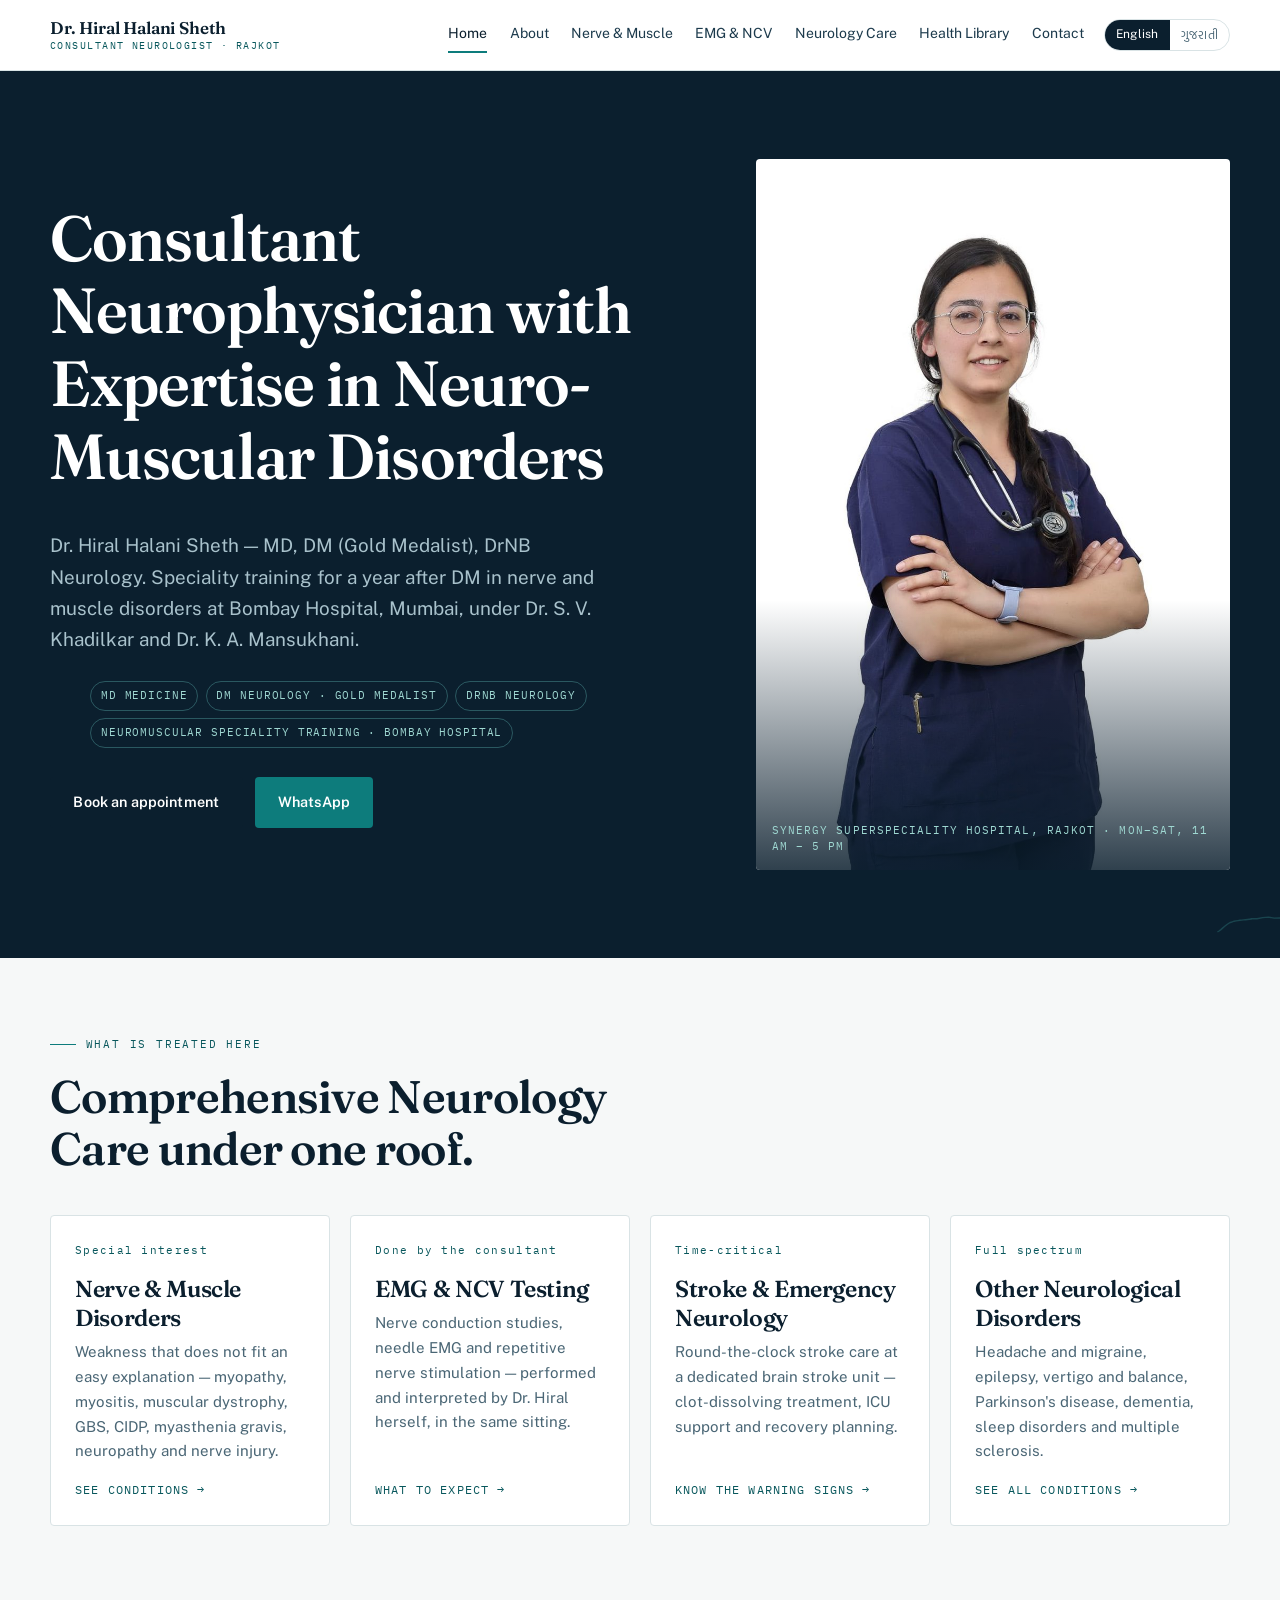
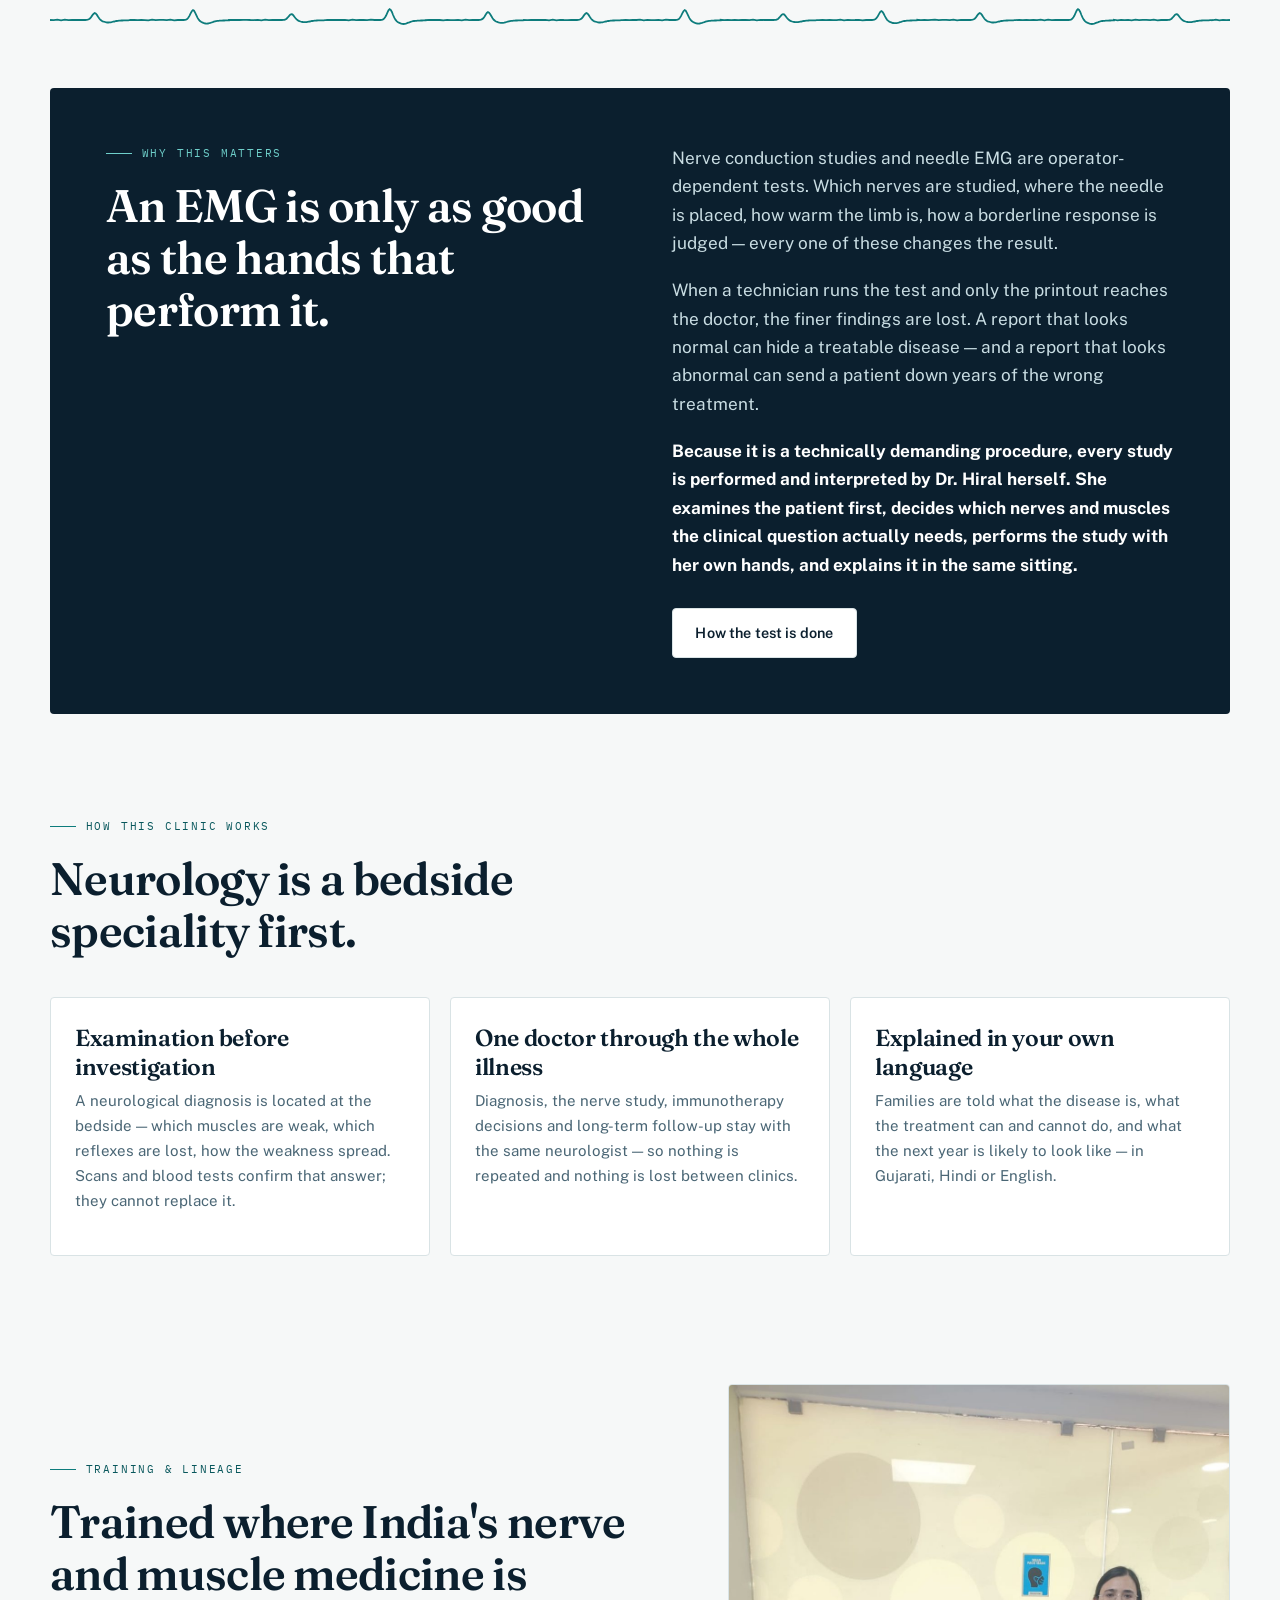
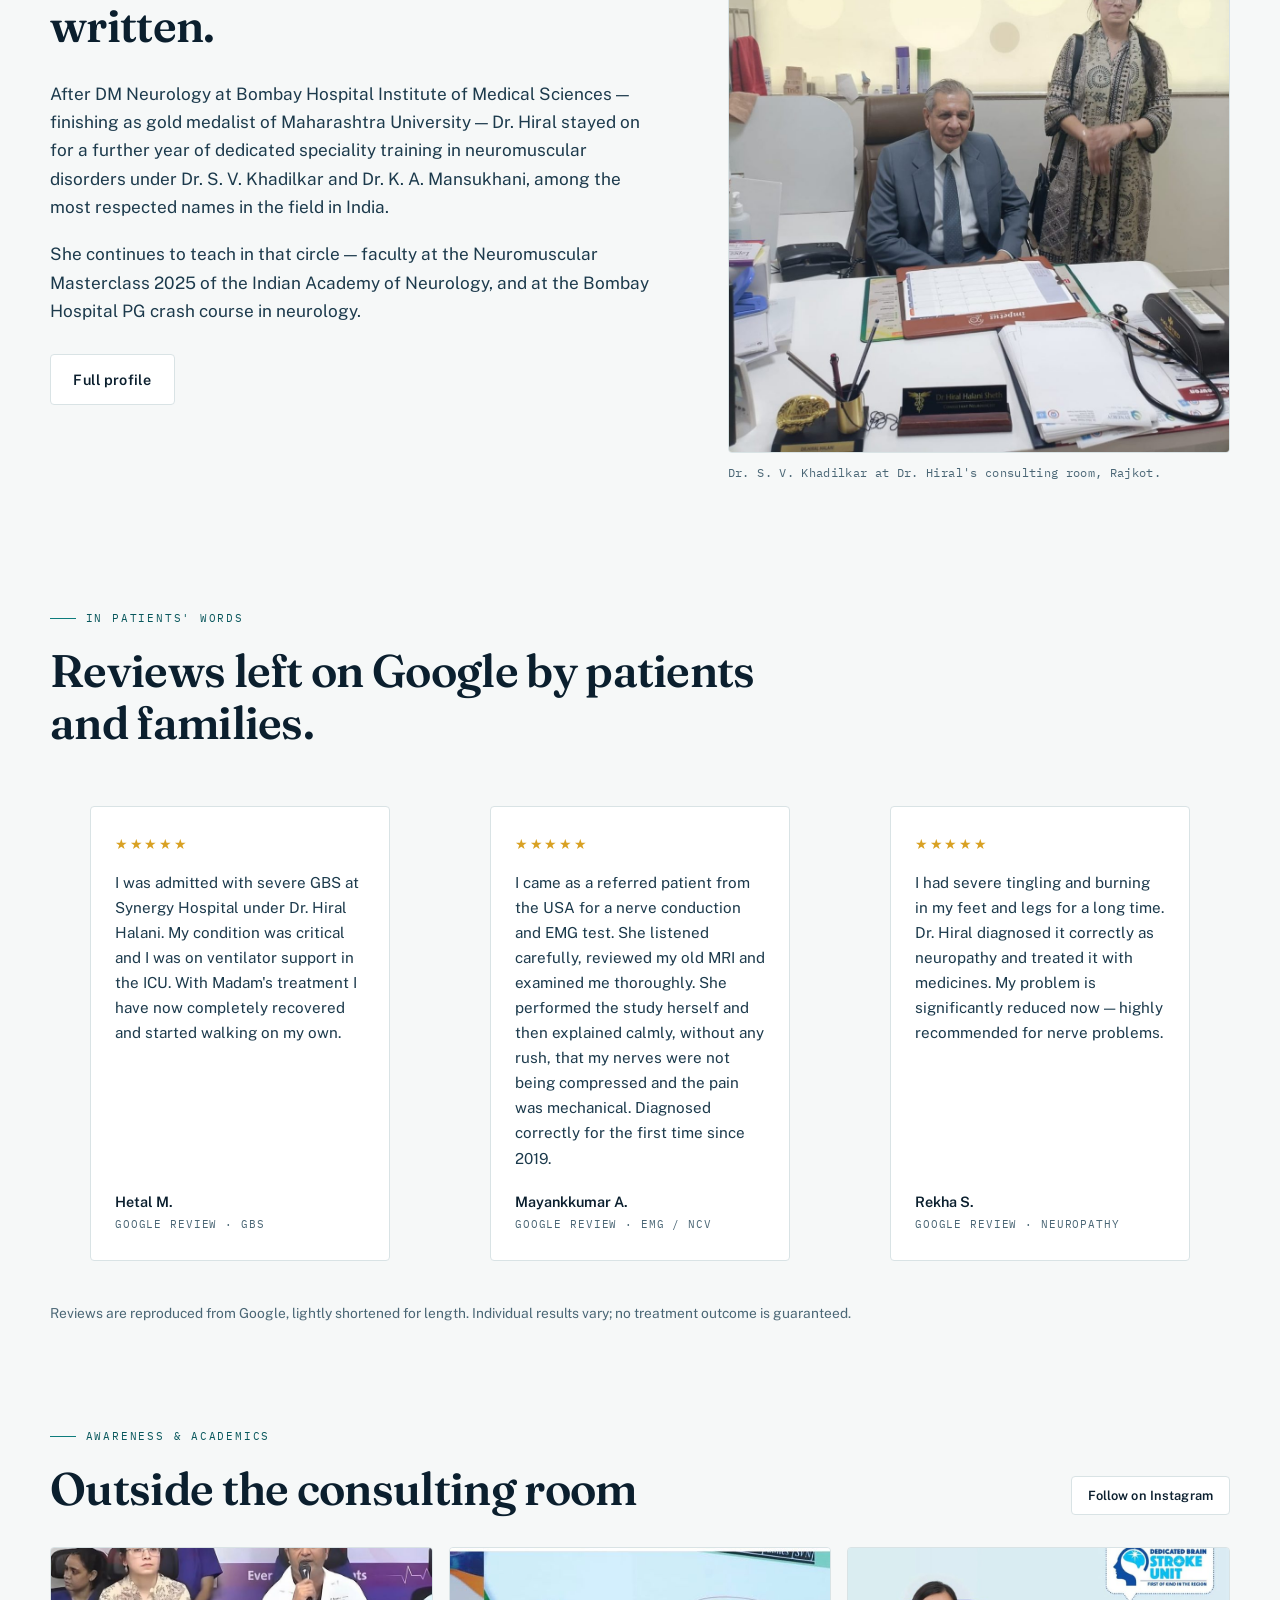
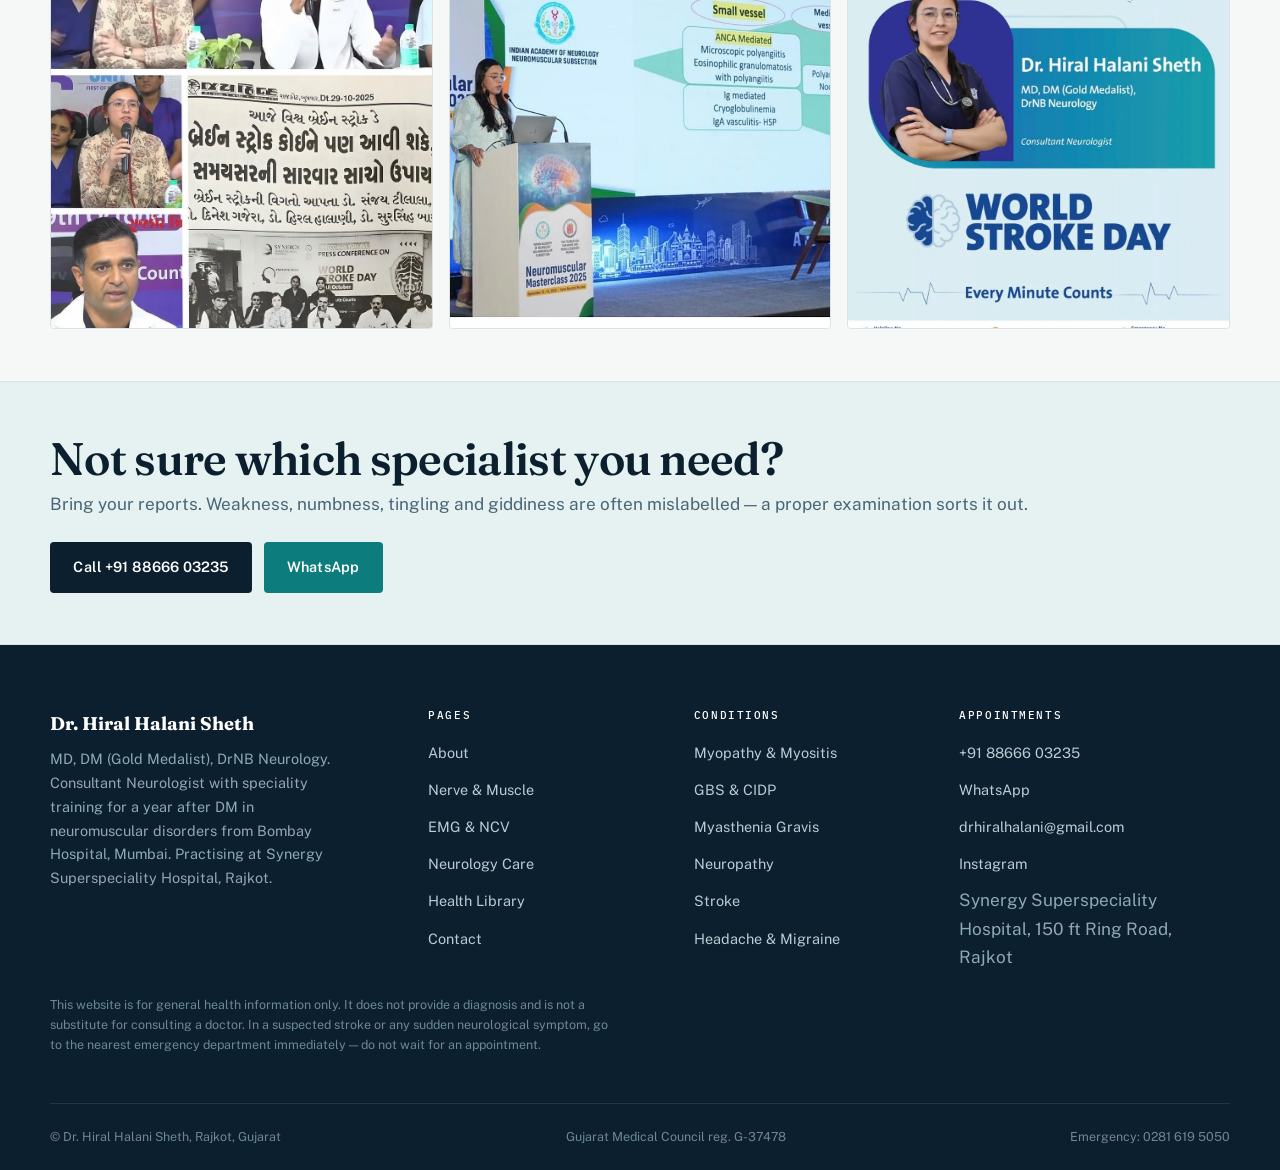
==== commit 4f0605da: "Simplify to speciality training; update homepage section heading and fourth card title Co-Authored-B" ====
--- a/index.html
+++ b/index.html
@@ -4,11 +4,11 @@
 <meta charset="utf-8">
 <meta name="viewport" content="width=device-width, initial-scale=1">
 <title>Neurologist & Neurophysician in Rajkot | Neuromuscular Disorder Specialist — Dr. Hiral Halani Sheth</title>
-<meta name="description" content="Dr. Hiral Halani Sheth, MD, DM (Gold Medalist), DrNB — consultant neurophysician and neurologist in Rajkot with sub super speciality training for a year after DM in neuromuscular disorders from Bombay Hospital, Mumbai. EMG and NCV performed personally. Myasthenia gravis, GBS, CIDP, neuropathy, myopathy, muscular dystrophy, MND, headache, vertigo and stroke care at Synergy Superspeciality Hospital.">
+<meta name="description" content="Dr. Hiral Halani Sheth, MD, DM (Gold Medalist), DrNB — consultant neurophysician and neurologist in Rajkot with speciality training for a year after DM in neuromuscular disorders from Bombay Hospital, Mumbai. EMG and NCV performed personally. Myasthenia gravis, GBS, CIDP, neuropathy, myopathy, muscular dystrophy, MND, headache, vertigo and stroke care at Synergy Superspeciality Hospital.">
 <meta name="keywords" content="neurophysician, neurologist, neurologist in Rajkot, neurophysician in Rajkot, neuromuscular disorders, neuromuscular disorder specialist, EMG, NCV, EMG test Rajkot, NCV test Rajkot, myasthenia gravis, GBS, Guillain-Barre syndrome, CIDP, MND, motor neuron disease, neuropathy, myopathy, muscular dystrophy, headache, migraine, vertigo, stroke, epilepsy, Parkinson's disease, dementia">
 <link rel="canonical" href="https://drhiralhalani.com/index.html">
 <meta property="og:title" content="Neurologist & Neurophysician in Rajkot | Neuromuscular Disorder Specialist — Dr. Hiral Halani Sheth">
-<meta property="og:description" content="Dr. Hiral Halani Sheth, MD, DM (Gold Medalist), DrNB — consultant neurophysician and neurologist in Rajkot with sub super speciality training for a year after DM in neuromuscular disorders from Bombay Hospital, Mumbai. EMG and NCV performed personally. Myasthenia gravis, GBS, CIDP, neuropathy, myopathy, muscular dystrophy, MND, headache, vertigo and stroke care at Synergy Superspeciality Hospital.">
+<meta property="og:description" content="Dr. Hiral Halani Sheth, MD, DM (Gold Medalist), DrNB — consultant neurophysician and neurologist in Rajkot with speciality training for a year after DM in neuromuscular disorders from Bombay Hospital, Mumbai. EMG and NCV performed personally. Myasthenia gravis, GBS, CIDP, neuropathy, myopathy, muscular dystrophy, MND, headache, vertigo and stroke care at Synergy Superspeciality Hospital.">
 <meta property="og:type" content="website">
 <meta property="og:url" content="https://drhiralhalani.com/index.html">
 <meta property="og:image" content="https://drhiralhalani.com/assets/img/dr-hiral-hero.jpg">
@@ -30,7 +30,7 @@
   "image": "https://drhiralhalani.com/assets/img/dr-hiral-hero.jpg",
   "telephone": "+91-88666-03235",
   "email": "drhiralhalani@gmail.com",
-  "description": "Consultant Neurologist in Rajkot with sub super speciality training for a year after DM in neuromuscular disorders from Bombay Hospital, Mumbai. EMG and nerve conduction studies performed personally.",
+  "description": "Consultant Neurologist in Rajkot with speciality training for a year after DM in neuromuscular disorders from Bombay Hospital, Mumbai. EMG and nerve conduction studies performed personally.",
   "address": {
     "@type": "PostalAddress",
     "streetAddress": "Synergy Superspeciality Hospital, 150 ft Ring Road, Opp. Gokul Mathura Apartments, Ayodhya Chowk",
@@ -109,12 +109,12 @@
   <div class="wrap hero-grid">
     <div>
       <h1 data-en="Consultant Neurophysician with Expertise in Neuro-Muscular Disorders" data-gu="ચેતા અને સ્નાયુના રોગોના નિષ્ણાત કન્સલ્ટન્ટ ન્યુરોફિઝિશિયન">Consultant Neurophysician with Expertise in Neuro-Muscular Disorders</h1>
-      <p class="hero-lede" data-en="Dr. Hiral Halani Sheth — MD, DM (Gold Medalist), DrNB Neurology. Sub super speciality training for a year after DM in nerve and muscle disorders at Bombay Hospital, Mumbai, under Dr. S. V. Khadilkar and Dr. K. A. Mansukhani." data-gu="ડૉ. હિરલ હાલાણી શેઠ — MD, DM (ગોલ્ડ મેડલિસ્ટ), DrNB ન્યુરોલોજી. મુંબઈની બોમ્બે હોસ્પિટલમાં ડૉ. એસ. વી. ખડિલકર અને ડૉ. કે. એ. મનસુખાણી પાસે DM પછી એક વર્ષની ચેતા અને સ્નાયુના રોગોની સબ સુપર સ્પેશ્યાલિટી તાલીમ.">Dr. Hiral Halani Sheth</p>
+      <p class="hero-lede" data-en="Dr. Hiral Halani Sheth — MD, DM (Gold Medalist), DrNB Neurology. Speciality training for a year after DM in nerve and muscle disorders at Bombay Hospital, Mumbai, under Dr. S. V. Khadilkar and Dr. K. A. Mansukhani." data-gu="ડૉ. હિરલ હાલાણી શેઠ — MD, DM (ગોલ્ડ મેડલિસ્ટ), DrNB ન્યુરોલોજી. મુંબઈની બોમ્બે હોસ્પિટલમાં ડૉ. એસ. વી. ખડિલકર અને ડૉ. કે. એ. મનસુખાણી પાસે DM પછી એક વર્ષની ચેતા અને સ્નાયુના રોગોની સ્પેશ્યાલિટી તાલીમ.">Dr. Hiral Halani Sheth</p>
       <ul class="hero-creds">
         <li data-en="MD Medicine" data-gu="MD મેડિસિન">MD Medicine</li>
         <li data-en="DM Neurology · Gold Medalist" data-gu="DM ન્યુરોલોજી · ગોલ્ડ મેડલિસ્ટ">DM Neurology · Gold Medalist</li>
         <li data-en="DrNB Neurology" data-gu="DrNB ન્યુરોલોજી">DrNB Neurology</li>
-        <li data-en="Neuromuscular Sub Super Speciality Training · Bombay Hospital" data-gu="ન્યુરોમસ્ક્યુલર સબ સુપર સ્પેશ્યાલિટી તાલીમ · બોમ્બે હોસ્પિટલ">Neuromuscular Sub Super Speciality Training · Bombay Hospital</li>
+        <li data-en="Neuromuscular Speciality Training · Bombay Hospital" data-gu="ન્યુરોમસ્ક્યુલર સ્પેશ્યાલિટી તાલીમ · બોમ્બે હોસ્પિટલ">Neuromuscular Speciality Training · Bombay Hospital</li>
       </ul>
       <div class="btn-row">
         <a class="btn btn-primary" href="tel:+918866603235" data-en="Book an appointment" data-gu="એપોઇન્ટમેન્ટ લો">Book an appointment</a>
@@ -131,7 +131,7 @@
 <section>
   <div class="wrap">
     <p class="eyebrow reveal" data-en="What is treated here" data-gu="અહીં શેની સારવાર થાય છે">What is treated here</p>
-    <h2 class="reveal" style="max-width:20ch" data-en="Four areas of care, under one neurologist." data-gu="ચાર ક્ષેત્રો, એક જ ન્યુરોલોજિસ્ટ પાસે.">Four areas of care, under one neurologist.</h2>
+    <h2 class="reveal" style="max-width:20ch" data-en="Comprehensive Neurology Care under one roof." data-gu="એક જ છત નીચે સંપૂર્ણ ન્યુરોલોજી સારવાર.">Comprehensive Neurology Care under one roof.</h2>
     <div class="grid g4 reveal" style="margin-top:2.5rem">
 
       <a class="card" href="nerve-muscle.html">
@@ -157,7 +157,7 @@
 
       <a class="card" href="neurology-care.html">
         <span class="num" data-en="Full spectrum" data-gu="સંપૂર્ણ સારવાર">Full spectrum</span>
-        <h3 data-en="Comprehensive Neurology Care" data-gu="સંપૂર્ણ ન્યુરોલોજી સારવાર">Comprehensive Neurology Care</h3>
+        <h3 data-en="Other Neurological Disorders" data-gu="અન્ય ન્યુરોલોજીકલ રોગો">Other Neurological Disorders</h3>
         <p data-en="Headache and migraine, epilepsy, vertigo and balance, Parkinson's disease, dementia, sleep disorders and multiple sclerosis." data-gu="માથાનો દુખાવો અને આધાશીશી, વાઈ, ચક્કર, પાર્કિન્સન્સ, ભૂલવાની બીમારી, ઊંઘના રોગો અને મલ્ટિપલ સ્ક્લેરોસિસ.">Headache, epilepsy, vertigo, Parkinson's and dementia.</p>
         <span class="go" data-en="See all conditions →" data-gu="બધા રોગો જુઓ →">See all conditions →</span>
       </a>
@@ -210,7 +210,7 @@
     <div>
       <p class="eyebrow" data-en="Training &amp; lineage" data-gu="તાલીમ અને ગુરુપરંપરા">Training &amp; lineage</p>
       <h2 data-en="Trained where India's nerve and muscle medicine is written." data-gu="ભારતમાં ચેતા અને સ્નાયુની દવા જ્યાં ઘડાય છે, ત્યાં તાલીમ.">Trained where India's nerve and muscle medicine is written.</h2>
-      <p data-en="After DM Neurology at Bombay Hospital Institute of Medical Sciences — finishing as gold medalist of Maharashtra University — Dr. Hiral stayed on for a further year of dedicated sub super speciality training in neuromuscular disorders under Dr. S. V. Khadilkar and Dr. K. A. Mansukhani, among the most respected names in the field in India." data-gu="બોમ્બે હોસ્પિટલ ઇન્સ્ટિટ્યૂટ ઓફ મેડિકલ સાયન્સિસમાં DM ન્યુરોલોજી પૂર્ણ કરી — મહારાષ્ટ્ર યુનિવર્સિટીના ગોલ્ડ મેડલિસ્ટ તરીકે — ડૉ. હિરલે ત્યાં જ વધુ એક વર્ષ ચેતા અને સ્નાયુના રોગોની સબ સુપર સ્પેશ્યાલિટી તાલીમ લીધી, ડૉ. એસ. વી. ખડિલકર અને ડૉ. કે. એ. મનસુખાણી પાસે, જેઓ ભારતમાં આ ક્ષેત્રના સૌથી આદરણીય નામોમાં ગણાય છે.">After DM Neurology at Bombay Hospital, Dr. Hiral completed a further year of sub super speciality training in neuromuscular disorders.</p>
+      <p data-en="After DM Neurology at Bombay Hospital Institute of Medical Sciences — finishing as gold medalist of Maharashtra University — Dr. Hiral stayed on for a further year of dedicated speciality training in neuromuscular disorders under Dr. S. V. Khadilkar and Dr. K. A. Mansukhani, among the most respected names in the field in India." data-gu="બોમ્બે હોસ્પિટલ ઇન્સ્ટિટ્યૂટ ઓફ મેડિકલ સાયન્સિસમાં DM ન્યુરોલોજી પૂર્ણ કરી — મહારાષ્ટ્ર યુનિવર્સિટીના ગોલ્ડ મેડલિસ્ટ તરીકે — ડૉ. હિરલે ત્યાં જ વધુ એક વર્ષ ચેતા અને સ્નાયુના રોગોની સ્પેશ્યાલિટી તાલીમ લીધી, ડૉ. એસ. વી. ખડિલકર અને ડૉ. કે. એ. મનસુખાણી પાસે, જેઓ ભારતમાં આ ક્ષેત્રના સૌથી આદરણીય નામોમાં ગણાય છે.">After DM Neurology at Bombay Hospital, Dr. Hiral completed a further year of speciality training in neuromuscular disorders.</p>
       <p data-en="She continues to teach in that circle — faculty at the Neuromuscular Masterclass 2025 of the Indian Academy of Neurology, and at the Bombay Hospital PG crash course in neurology." data-gu="તેઓ આજે પણ એ જ વર્તુળમાં શીખવે છે — ઇન્ડિયન એકેડમી ઓફ ન્યુરોલોજીના ન્યુરોમસ્ક્યુલર માસ્ટરક્લાસ 2025માં અને બોમ્બે હોસ્પિટલના PG ક્રેશ કોર્સમાં ફેકલ્ટી તરીકે.">She continues to teach in that circle.</p>
       <div class="btn-row">
         <a class="btn btn-ghost" href="about.html" data-en="Full profile" data-gu="સંપૂર્ણ પરિચય">Full profile</a>
@@ -293,7 +293,7 @@
     <div class="footer-grid">
       <div class="footer-brand">
         <strong>Dr. Hiral Halani Sheth</strong>
-        <p data-en="MD, DM (Gold Medalist), DrNB Neurology. Consultant Neurologist with sub super speciality training for a year after DM in neuromuscular disorders from Bombay Hospital, Mumbai. Practising at Synergy Superspeciality Hospital, Rajkot." data-gu="MD, DM (ગોલ્ડ મેડલિસ્ટ), DrNB ન્યુરોલોજી. મુંબઈની બોમ્બે હોસ્પિટલમાંથી DM પછી એક વર્ષની ચેતા અને સ્નાયુના રોગોની સબ સુપર સ્પેશ્યાલિટી તાલીમ. સિનર્જી સુપરસ્પેશ્યાલિટી હોસ્પિટલ, રાજકોટ ખાતે સેવારત.">MD, DM (Gold Medalist), DrNB Neurology.</p>
+        <p data-en="MD, DM (Gold Medalist), DrNB Neurology. Consultant Neurologist with speciality training for a year after DM in neuromuscular disorders from Bombay Hospital, Mumbai. Practising at Synergy Superspeciality Hospital, Rajkot." data-gu="MD, DM (ગોલ્ડ મેડલિસ્ટ), DrNB ન્યુરોલોજી. મુંબઈની બોમ્બે હોસ્પિટલમાંથી DM પછી એક વર્ષની ચેતા અને સ્નાયુના રોગોની સ્પેશ્યાલિટી તાલીમ. સિનર્જી સુપરસ્પેશ્યાલિટી હોસ્પિટલ, રાજકોટ ખાતે સેવારત.">MD, DM (Gold Medalist), DrNB Neurology.</p>
       </div>
       <div>
         <h4 data-en="Pages" data-gu="પાનાં">Pages</h4>
